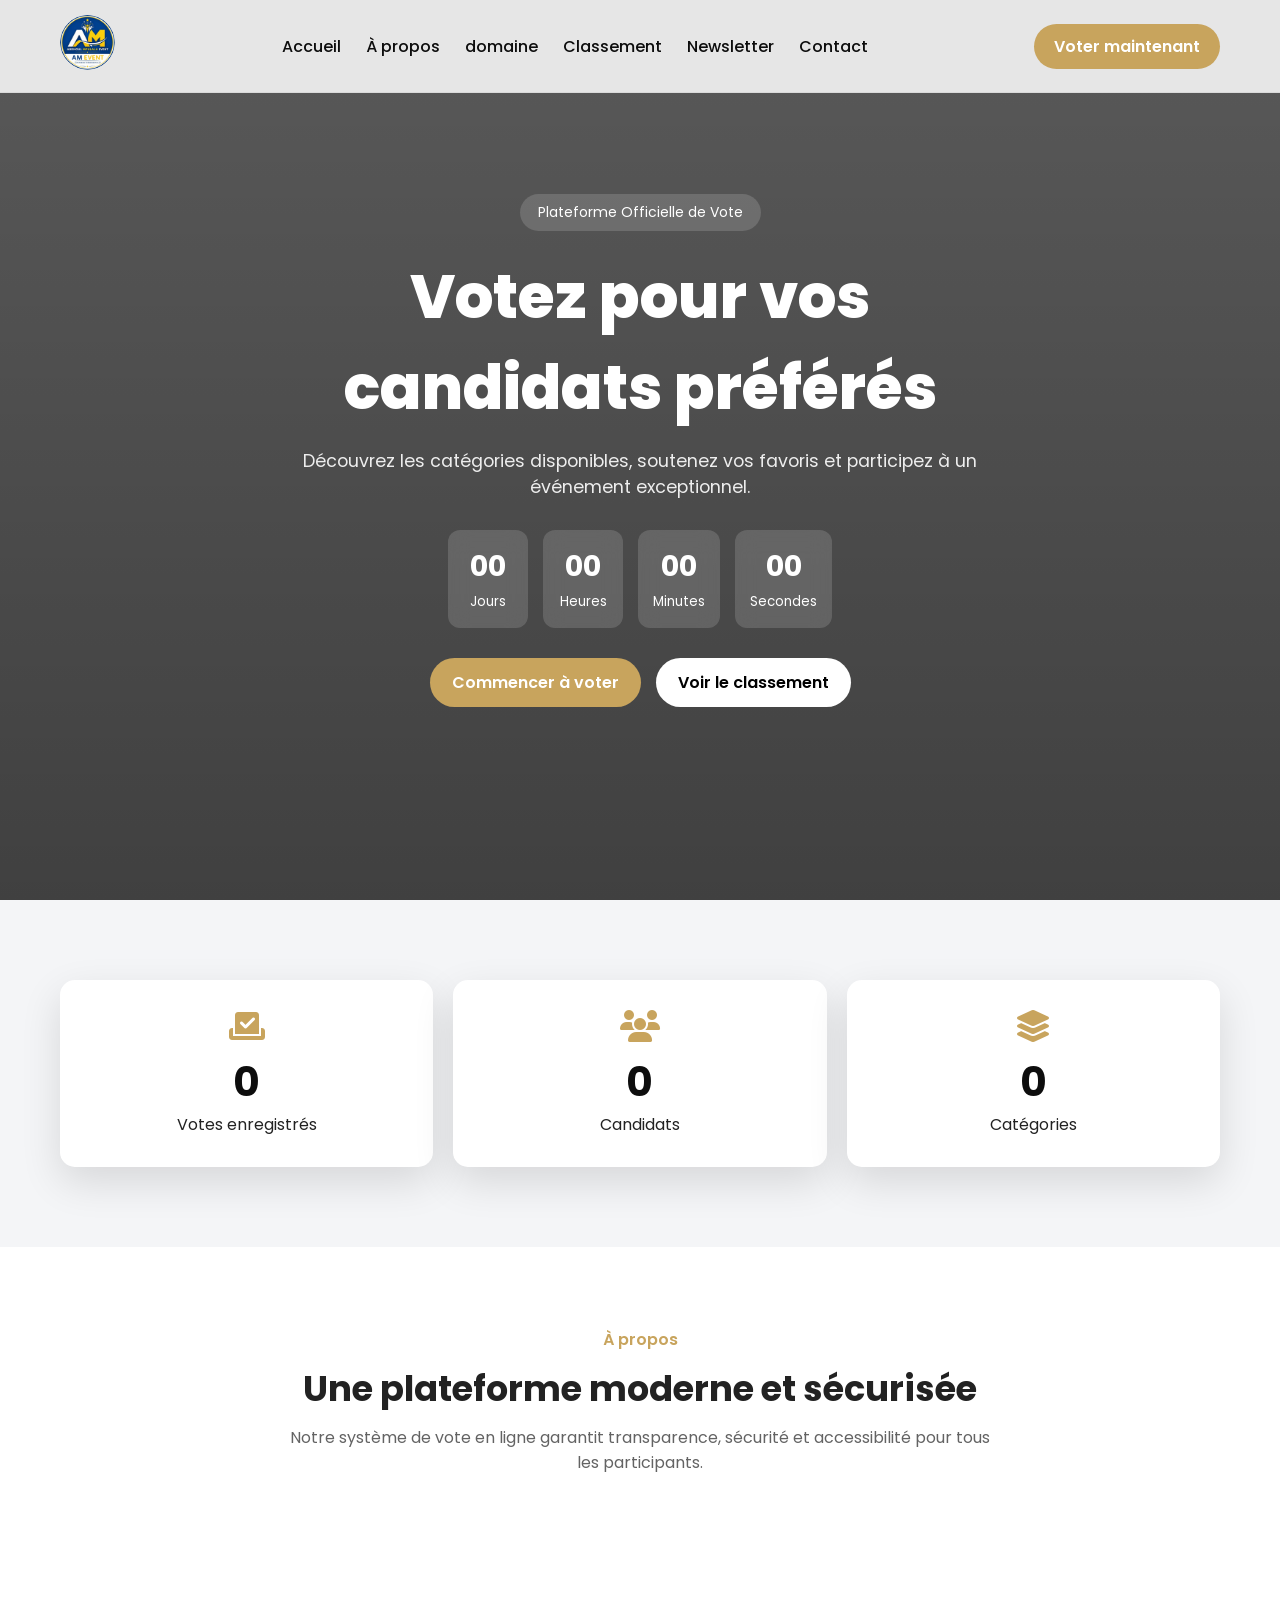
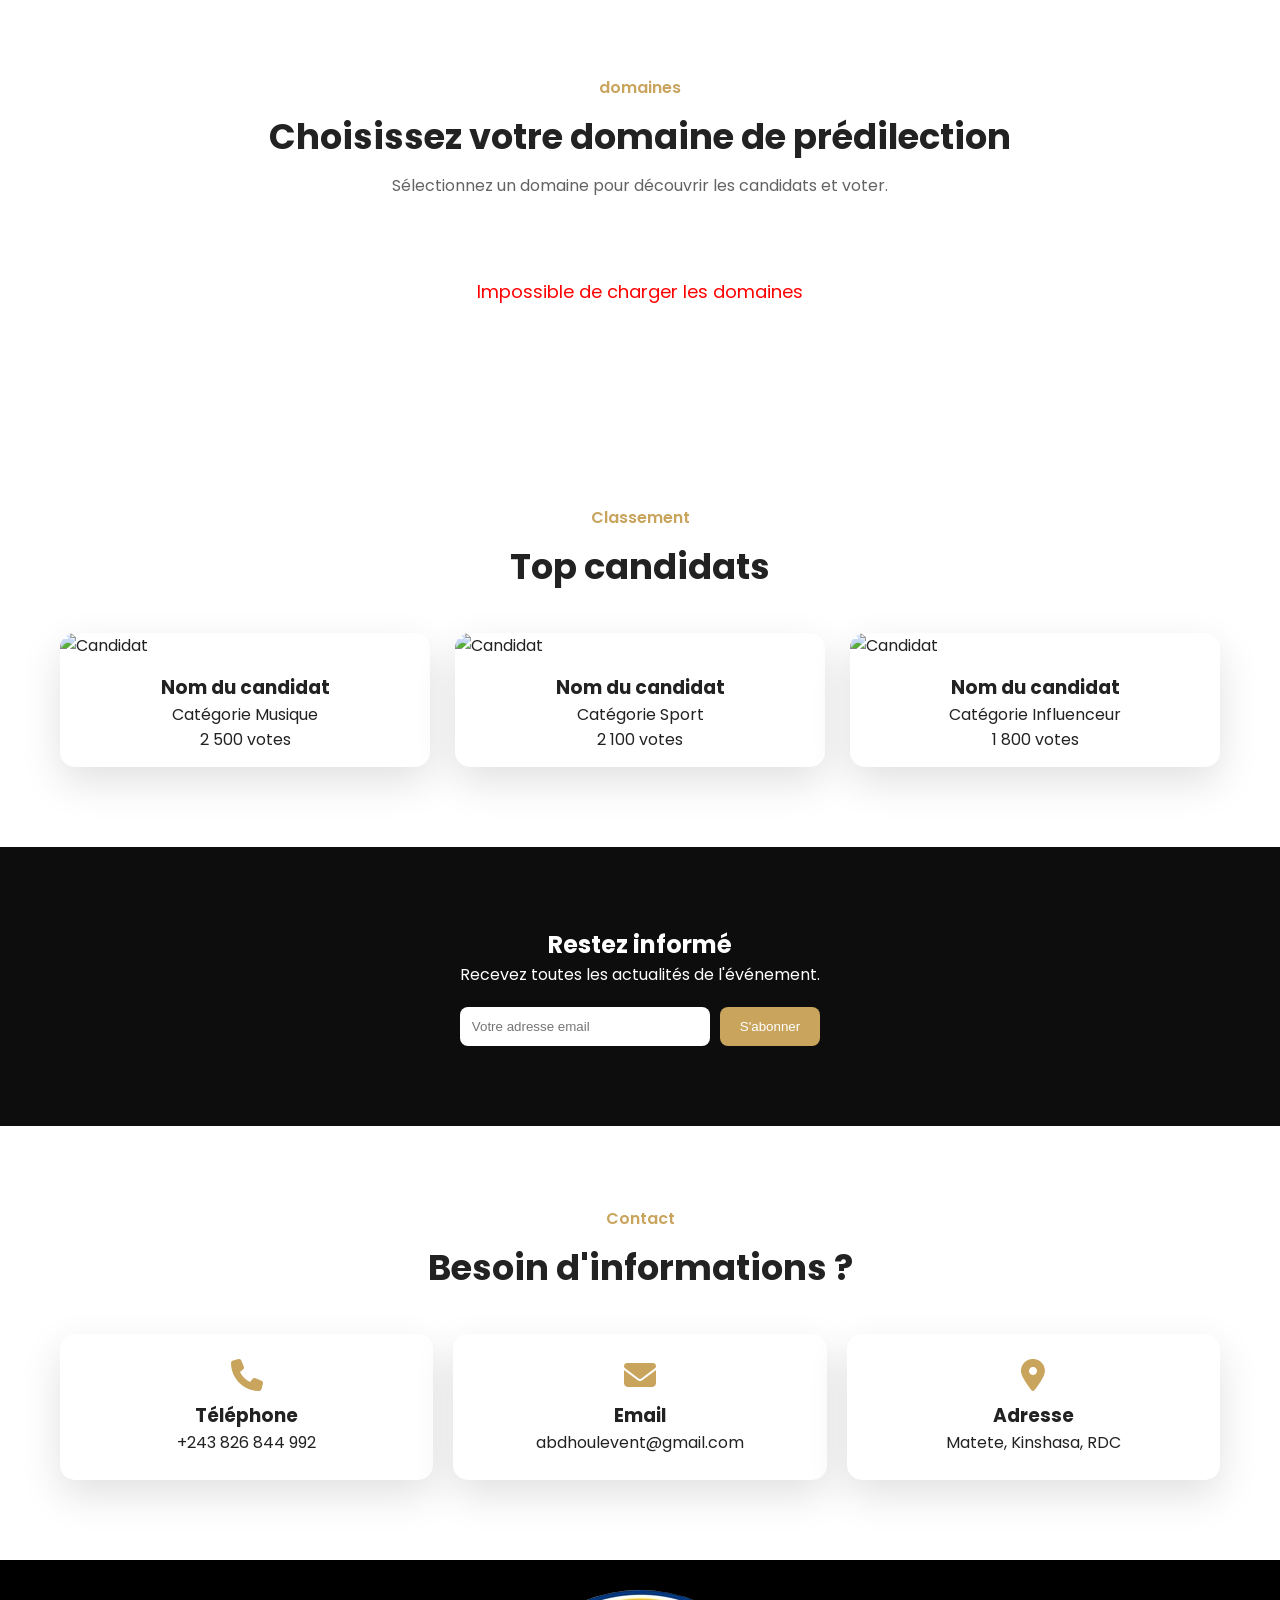
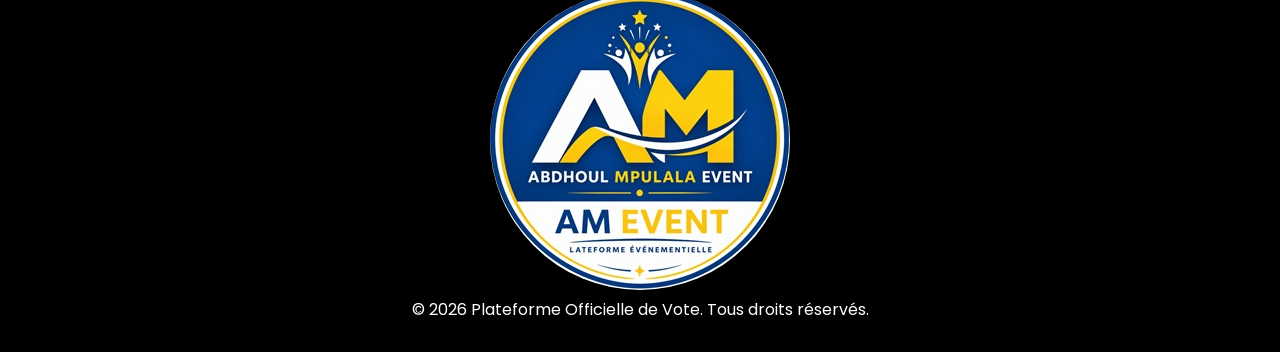
==== index.html @ bcd66386 "first commit" ====
<!DOCTYPE html>
<html lang="fr">

<head>
    <meta charset="UTF-8">
    <meta name="viewport" content="width=device-width, initial-scale=1.0">

    <title>Plateforme Officielle de Vote</title>

    <meta name="description"
        content="Votez pour vos candidats favoris à travers notre plateforme officielle de vote en ligne.">

    <meta name="keywords"
        content="vote, concours, élection, candidat, plateforme de vote">

    <meta name="author"
        content="Votre Organisation">

    <!-- FONT AWESOME -->
    <link rel="stylesheet"
        href="https://cdnjs.cloudflare.com/ajax/libs/font-awesome/6.5.2/css/all.min.css">

    <!-- GOOGLE FONTS -->
    <link rel="preconnect"
        href="https://fonts.googleapis.com">

    <link rel="preconnect"
        href="https://fonts.gstatic.com"
        crossorigin>

    <link href="https://fonts.googleapis.com/css2?family=Poppins:wght@300;400;500;600;700;800&display=swap"
        rel="stylesheet">

    <!-- AOS ANIMATION -->
    <link rel="stylesheet"
        href="https://unpkg.com/aos@2.3.4/dist/aos.css">

    <!-- CSS -->
    <link rel="stylesheet"
        href="css/style.css">
</head>

<body>

    <!-- ==========================
         HEADER / NAVBAR
    =========================== -->

    <header>

        <nav class="navbar">

            <div class="nav-container">

                <!-- LOGO -->

                <a href="index.html"
                    class="logo">

                    <img src="images/logo.jpg"
                        alt="Logo">

                </a>

                <!-- MENU -->

                <ul class="nav-links">

                    <li>
                        <a href="#hero">
                            Accueil
                        </a>
                    </li>

                    <li>
                        <a href="#about">
                            À propos
                        </a>
                    </li>

                    <li>
                        <a href="#domaines">
                            domaine
                        </a>
                    </li>

                    <li>
                        <a href="#top-candidates">
                            Classement
                        </a>
                    </li>

                    <li>
                        <a href="#newsletter">
                            Newsletter
                        </a>
                    </li>

                    <li>
                        <a href="#contact">
                            Contact
                        </a>
                    </li>

                </ul>

                <!-- BOUTON -->

                <a href="#domaines"
                    class="vote-btn">
                    Voter maintenant
                </a>

                <!-- HAMBURGER -->

                <div class="hamburger">

                    <span></span>
                    <span></span>
                    <span></span>

                </div>

            </div>

        </nav>

    </header>

    <!-- ==========================
         HERO
    =========================== -->

    <section id="hero"
        class="hero">

        <div class="hero-overlay"></div>

        <div class="hero-content">

            <span class="badge">
                Plateforme Officielle de Vote
            </span>

            <h1>
                Votez pour vos candidats préférés
            </h1>

            <p>
                Découvrez les catégories disponibles,
                soutenez vos favoris et participez
                à un événement exceptionnel.
            </p>

            <!-- COMPTE À REBOURS -->

            <div class="event-counter">

                <div>
                    <span id="days">00</span>
                    <small>Jours</small>
                </div>

                <div>
                    <span id="hours">00</span>
                    <small>Heures</small>
                </div>

                <div>
                    <span id="minutes">00</span>
                    <small>Minutes</small>
                </div>

                <div>
                    <span id="seconds">00</span>
                    <small>Secondes</small>
                </div>

            </div>

            <div class="hero-buttons">

                <a href="#domaines"
                    class="btn-primary">

                    Commencer à voter

                </a>

                <a href="#top-candidates"
                    class="btn-secondary">

                    Voir le classement

                </a>

            </div>

        </div>

    </section>

    <!-- ==========================
         STATISTIQUES
    =========================== -->

    <section class="stats">

        <div class="container">

            <div class="stats-grid">

                <div class="stat-card"
                    data-aos="zoom-in">

                    <i class="fa-solid fa-check-to-slot"></i>

                    <h2 class="counter"
                        data-target="15000">
                        0
                    </h2>

                    <p>
                        Votes enregistrés
                    </p>

                </div>

                <div class="stat-card"
                    data-aos="zoom-in"
                    data-aos-delay="200">

                    <i class="fa-solid fa-users"></i>

                    <h2 class="counter"
                        data-target="120">
                        0
                    </h2>

                    <p>
                        Candidats
                    </p>

                </div>

                <div class="stat-card"
                    data-aos="zoom-in"
                    data-aos-delay="400">

                    <i class="fa-solid fa-layer-group"></i>

                    <h2 class="counter"
                        data-target="12">
                        0
                    </h2>

                    <p>
                        Catégories
                    </p>

                </div>

            </div>

        </div>

    </section>

    <!-- ==========================
         ABOUT
    =========================== -->

    <section id="about"
        class="about">

        <div class="container">

            <div class="section-header"
                data-aos="fade-up">

                <span class="section-subtitle">
                    À propos
                </span>

                <h2 class="section-title">
                    Une plateforme moderne et sécurisée
                </h2>

                <p class="section-description">

                    Notre système de vote en ligne garantit
                    transparence, sécurité et accessibilité
                    pour tous les participants.

                </p>

            </div>

        </div>

    </section>

    <!-- ==========================
         DOMAINES
    =========================== -->

    <section id="domaines"
        class="domaines">

        <div class="container">

            <div class="section-header"
                data-aos="fade-up">

                <span class="section-subtitle">
                    domaines
                </span>

                <h2 class="section-title">
                    Choisissez votre domaine de prédilection
                </h2>

                <p class="section-description">

                    Sélectionnez un domaine pour découvrir
                    les candidats et voter.

                </p>

            </div>

            <div class="domaines-grid"
                id="domainesContainer">

                <!-- JS -->

            </div>

        </div>

    </section>

    <!-- ==========================
         TOP CANDIDATS
    =========================== -->

    <section id="top-candidates"
        class="top-candidates">

        <div class="container">

            <div class="section-header"
                data-aos="fade-up">

                <span class="section-subtitle">
                    Classement
                </span>

                <h2 class="section-title">
                    Top candidats
                </h2>

            </div>

            <div class="candidates-grid">

                <div class="candidate-card"
                    data-aos="fade-up">

                    <img src="images/candidates/candidate1.jpg"
                        alt="Candidat">

                    <div class="candidate-info">

                        <h3>
                            Nom du candidat
                        </h3>

                        <span>
                            Catégorie Musique
                        </span>

                        <p>
                            2 500 votes
                        </p>

                    </div>

                </div>

                <div class="candidate-card"
                    data-aos="fade-up"
                    data-aos-delay="200">

                    <img src="images/candidates/candidate2.jpg"
                        alt="Candidat">

                    <div class="candidate-info">

                        <h3>
                            Nom du candidat
                        </h3>

                        <span>
                            Catégorie Sport
                        </span>

                        <p>
                            2 100 votes
                        </p>

                    </div>

                </div>

                <div class="candidate-card"
                    data-aos="fade-up"
                    data-aos-delay="400">

                    <img src="images/candidates/candidate3.jpg"
                        alt="Candidat">

                    <div class="candidate-info">

                        <h3>
                            Nom du candidat
                        </h3>

                        <span>
                            Catégorie Influenceur
                        </span>

                        <p>
                            1 800 votes
                        </p>

                    </div>

                </div>

            </div>

        </div>

    </section>

    <!-- ==========================
         NEWSLETTER
    =========================== -->

    <section id="newsletter"
        class="newsletter">

        <div class="container">

            <div class="newsletter-content">

                <h2>
                    Restez informé
                </h2>

                <p>

                    Recevez toutes les actualités de l'événement.

                </p>

                <form id="newsletterForm">

                    <input type="email"
                        placeholder="Votre adresse email"
                        required>

                    <button type="submit">

                        S'abonner

                    </button>

                </form>

            </div>

        </div>

    </section>

    <!-- ==========================
         CONTACT
    =========================== -->

   <section id="contact"
        class="contact">

        <div class="container">

            <div class="section-header">

                <span class="section-subtitle">
                    Contact
                </span>

                <h2 class="section-title">
                    Besoin d'informations ?
                </h2>

            </div>

            <div class="contact-grid">

                <div class="contact-card">

                    <i class="fa-solid fa-phone"></i>

                    <h3>Téléphone</h3>

                    <p>+243 826 844 992</p>

                </div>

                <div class="contact-card">

                    <i class="fa-solid fa-envelope"></i>

                    <h3>Email</h3>

                    <p>abdhoulevent@gmail.com</p>

                </div>

                <div class="contact-card">

                    <i class="fa-solid fa-location-dot"></i>

                    <h3>Adresse</h3>

                    <p>Matete, Kinshasa, RDC</p>

                </div>

            </div>

        </div>

    </section>

    <!-- ==========================
         FOOTER
    =========================== -->

    <footer>

        <div class="container">

            <div class="footer-content">

                <img src="images/logo.jpg"
                    alt="Logo" class="logo-footer">

                <p>
                    © 2026 Plateforme Officielle de Vote.
                    Tous droits réservés.
                </p>

            </div>

        </div>

    </footer>

    <!-- AOS -->
    <script src="https://unpkg.com/aos@2.3.4/dist/aos.js"></script>

    <!-- JS -->
    <script src="js/menu.js"></script>
    <script src="js/script.js"></script>

</body>

</html>
---- css/style.css ----
/* ==========================
   GOOGLE FONT (Poppins requis)
========================== */

body{
    font-family: 'Poppins', sans-serif;
}

/* ==========================
   ROOT VARIABLES PREMIUM
========================== */

:root{
    --primary:#C8A45D;
    --dark:#0D0D0D;
    --light:#FFFFFF;
    --gray:#F4F5F7;
    --text:#222;
    --shadow:0 15px 40px rgba(0,0,0,0.12);
}

/* ==========================
   RESET
========================== */

*{
    margin:0;
    padding:0;
    box-sizing:border-box;
}

html{
    scroll-behavior:smooth;
}

body{
    background:var(--light);
    color:var(--text);
}

/* ==========================
   GLOBAL CONTAINER
========================== */

.container{
    max-width:1200px;
    margin:auto;
    padding:0 20px;
}

/* ==========================
   NAVBAR PREMIUM
========================== */

.navbar{
    position:fixed;
    top:0;
    left:0;
    width:100%;
    z-index:999;
    background:rgba(255,255,255,0.85);
    backdrop-filter:blur(15px);
    border-bottom:1px solid rgba(0,0,0,0.05);
}

.nav-container{
    max-width:1200px;
    margin:auto;
    padding:15px 20px;
    display:flex;
    align-items:center;
    justify-content:space-between;
}

.logo img{
    height:55px;
    border-radius:50px;
}

.logo-footer{
    /* height:40px; */
    border-radius:50%;
}

.nav-links{
    display:flex;
    list-style:none;
    gap:25px;
}

.nav-links li a{
    text-decoration:none;
    color:var(--dark);
    font-weight:500;
    transition:0.3s;
}

.nav-links li a:hover{
    color:var(--primary);
}

/* BUTTON */

.vote-btn{
    background:var(--primary);
    color:white;
    padding:10px 20px;
    border-radius:30px;
    text-decoration:none;
    font-weight:600;
    transition:0.3s;
}

.vote-btn:hover{
    transform:translateY(-2px);
}

/* HAMBURGER */

.hamburger{
    display:none;
    flex-direction:column;
    cursor:pointer;
}

.hamburger span{
    width:28px;
    height:3px;
    margin:4px;
    background:var(--dark);
    border-radius:5px;
}

/* ==========================
   HERO SECTION
========================== */

.hero{
    height:100vh;
    display:flex;
    align-items:center;
    justify-content:center;
    text-align:center;
    position:relative;

    background:
    linear-gradient(rgba(0,0,0,0.65), rgba(0,0,0,0.75)),
    url("../images/hero.jpg");

    background-size:cover;
    background-position:center;
    color:white;
}

.hero-content{
    max-width:800px;
    padding:20px;
}

.badge{
    display:inline-block;
    background:rgba(255,255,255,0.15);
    padding:8px 18px;
    border-radius:20px;
    font-size:14px;
    margin-bottom:20px;
}

.hero h1{
    font-size:3.8rem;
    font-weight:800;
    margin-bottom:15px;
}

.hero p{
    font-size:1.1rem;
    margin-bottom:30px;
    opacity:0.9;
}

/* COUNTER */

.event-counter{
    display:flex;
    justify-content:center;
    gap:15px;
    margin-bottom:30px;
    flex-wrap:wrap;
}

.event-counter div{
    background:rgba(255,255,255,0.15);
    padding:15px;
    border-radius:12px;
    min-width:80px;
    backdrop-filter:blur(10px);
}

.event-counter span{
    font-size:1.8rem;
    font-weight:700;
    display:block;
}

/* BUTTONS */

.hero-buttons{
    display:flex;
    justify-content:center;
    gap:15px;
    flex-wrap:wrap;
}

.btn-primary,
.btn-secondary{
    padding:12px 22px;
    border-radius:30px;
    text-decoration:none;
    font-weight:600;
    transition:0.3s;
}

.btn-primary{
    background:var(--primary);
    color:white;
}

.btn-primary:hover{
    transform:scale(1.05);
}

.btn-secondary{
    background:white;
    color:black;
}

.btn-secondary:hover{
    background:#f1f1f1;
}

/* ==========================
   STATS
========================== */

.stats{
    padding:80px 0;
    background:var(--gray);
}

.stats-grid{
    display:grid;
    grid-template-columns:repeat(auto-fit,minmax(250px,1fr));
    gap:20px;
}

.stat-card{
    background:white;
    padding:30px;
    text-align:center;
    border-radius:15px;
    box-shadow:var(--shadow);
    transition:0.3s;
}

.stat-card:hover{
    transform:translateY(-8px);
}

.stat-card i{
    font-size:2rem;
    color:var(--primary);
    margin-bottom:10px;
}

.stat-card h2{
    font-size:2.5rem;
    color:var(--dark);
}

/* ==========================
   SECTIONS GLOBAL
========================== */

section{
    padding:80px 0;
}

.section-header{
    text-align:center;
    margin-bottom:40px;
}

.section-subtitle{
    color:var(--primary);
    font-weight:600;
}

.section-title{
    font-size:2.2rem;
    margin:10px 0;
}

.section-description{
    max-width:700px;
    margin:auto;
    opacity:0.7;
}

/* ==========================
   DOMAINES
========================== */

.domaines-grid{
    display:grid;
    grid-template-columns:repeat(auto-fit,minmax(260px,1fr));
    gap:25px;
}

.domaine-card{
    background:white;
    border-radius:15px;
    overflow:hidden;
    box-shadow:var(--shadow);
    transition:0.3s;
}

.domaine-card:hover{
    transform:translateY(-10px);
}

.domaine-image img{
    width:100%;
    height:200px;
    object-fit:cover;
}

.domaine-content{
    padding:20px;
}

.domaine-content h3{
    margin-bottom:8px;
}

.domaine-content p{
    opacity:0.7;
    margin-bottom:15px;
}

.domaine-content a{
    display:inline-block;
    background:var(--primary);
    color:white;
    padding:8px 15px;
    border-radius:20px;
    text-decoration:none;
}

/* ==========================
   CANDIDATES
========================== */

.candidates-grid{
    display:grid;
    grid-template-columns:repeat(auto-fit,minmax(260px,1fr));
    gap:25px;
}

.candidate-card{
    background:white;
    border-radius:15px;
    overflow:hidden;
    box-shadow:var(--shadow);
    transition:0.3s;
}

.candidate-card:hover{
    transform:translateY(-8px);
}

.candidate-card img{
    width:100%;
    height:240px;
    object-fit:cover;
}

.candidate-info{
    padding:15px;
    text-align:center;
}

/* ==========================
   NEWSLETTER
========================== */

.newsletter{
    background:var(--dark);
    color:white;
    text-align:center;
}

.newsletter form{
    margin-top:20px;
    display:flex;
    justify-content:center;
    gap:10px;
    flex-wrap:wrap;
}

.newsletter input{
    padding:12px;
    border:none;
    border-radius:8px;
    min-width:250px;
}

.newsletter button{
    padding:12px 20px;
    border:none;
    border-radius:8px;
    background:var(--primary);
    color:white;
    cursor:pointer;
}

/* ==========================
   CONTACT
========================== */

.contact-grid{
    display:grid;
    grid-template-columns:repeat(auto-fit,minmax(250px,1fr));
    gap:20px;
}

.contact-card{
    background:white;
    padding:25px;
    text-align:center;
    border-radius:15px;
    box-shadow:var(--shadow);
}

.contact-card i{
    font-size:2rem;
    color:var(--primary);
    margin-bottom:10px;
}

.loading,
.error{
    text-align:center;
    padding:40px;
    font-size:18px;
    grid-column:1/-1;
}

.error{
    color:red;
}

/* ==========================
   FOOTER
========================== */

footer{
    background:black;
    color:white;
    text-align:center;
    padding:30px;
}

/* ==========================
   RESPONSIVE DESIGN
========================== */

@media (max-width: 992px){

    .hero h1{
        font-size:2.8rem;
    }

}

@media (max-width: 768px){

    .nav-links{
        position:fixed;
        top:80px;
        left:-100%;
        width:100%;
        background:white;
        flex-direction:column;
        padding:30px;
        transition:0.3s;
        text-align:center;
    }

    .nav-links.active{
        left:0;
    }

    .hamburger{
        display:flex;
    }

    .vote-btn{
        display:none;
    }

    .hero h1{
        font-size:2.2rem;
    }

    .event-counter{
        gap:10px;
    }

}
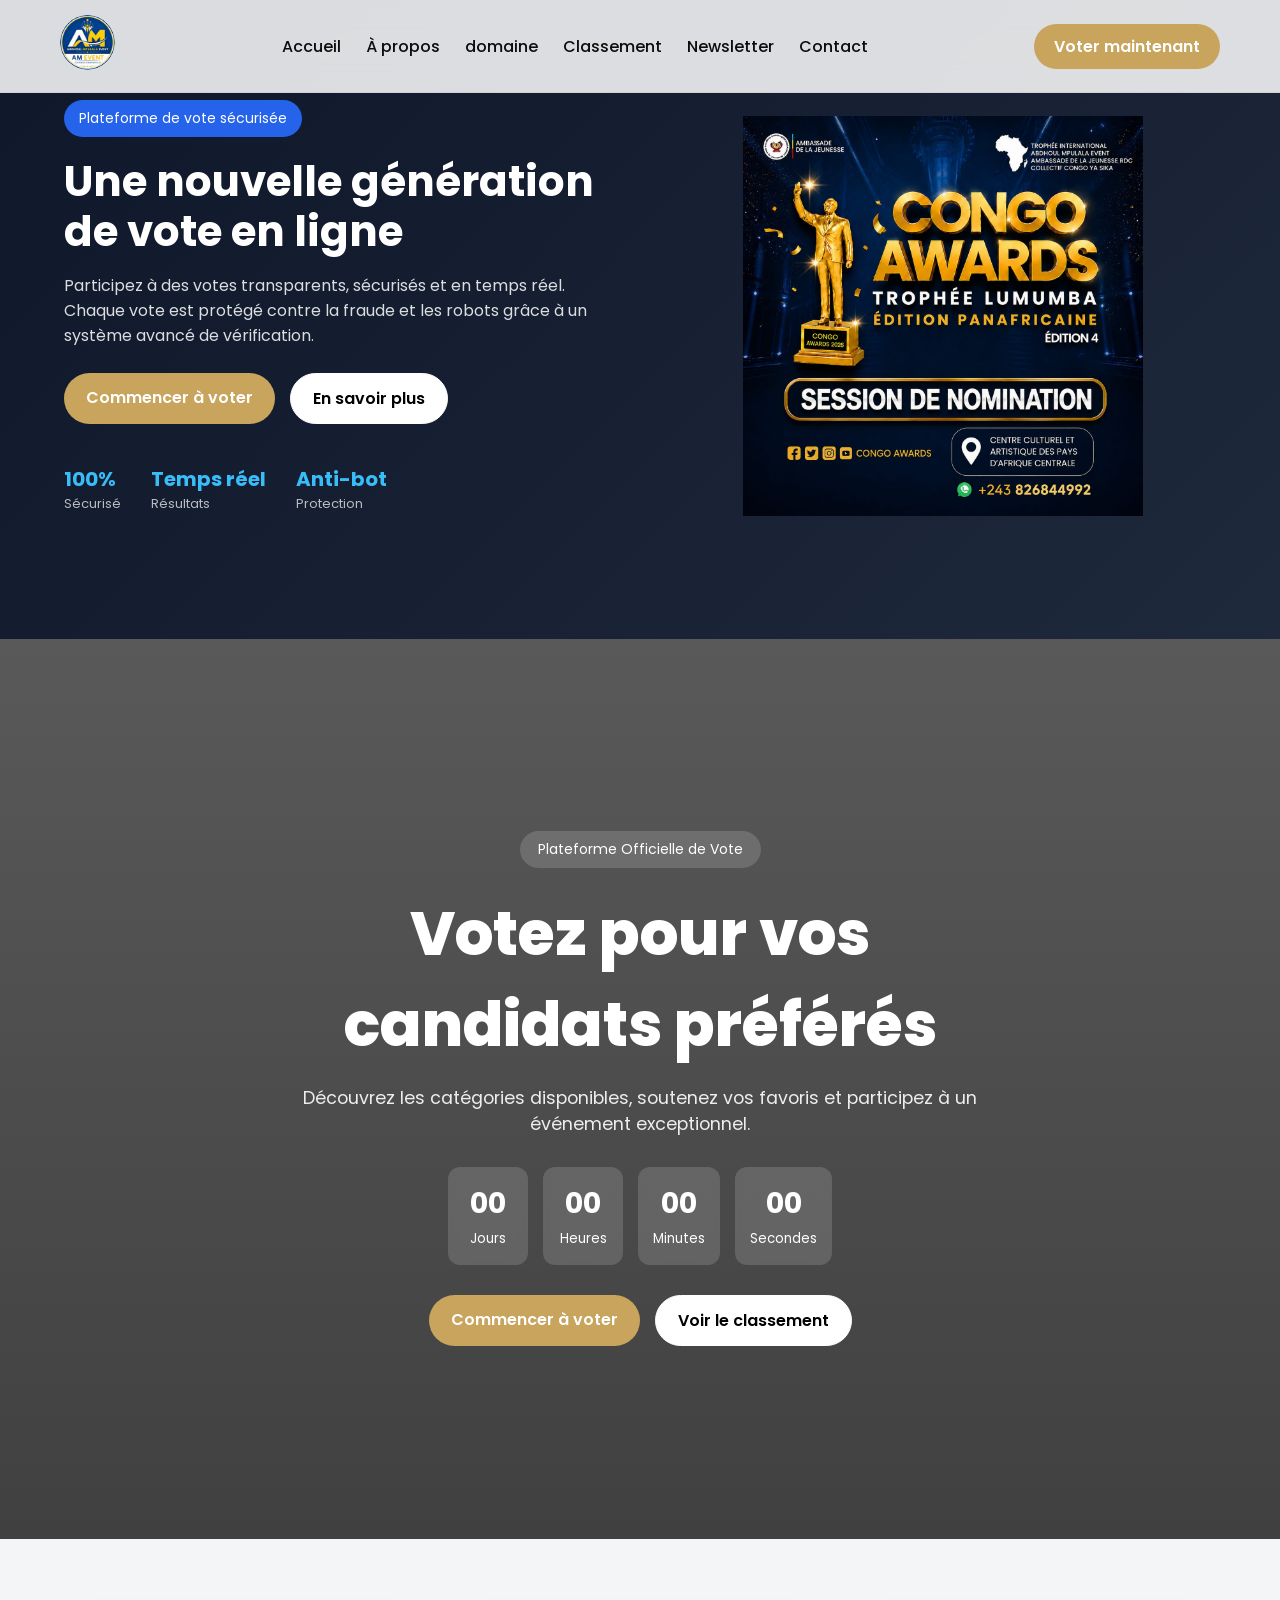
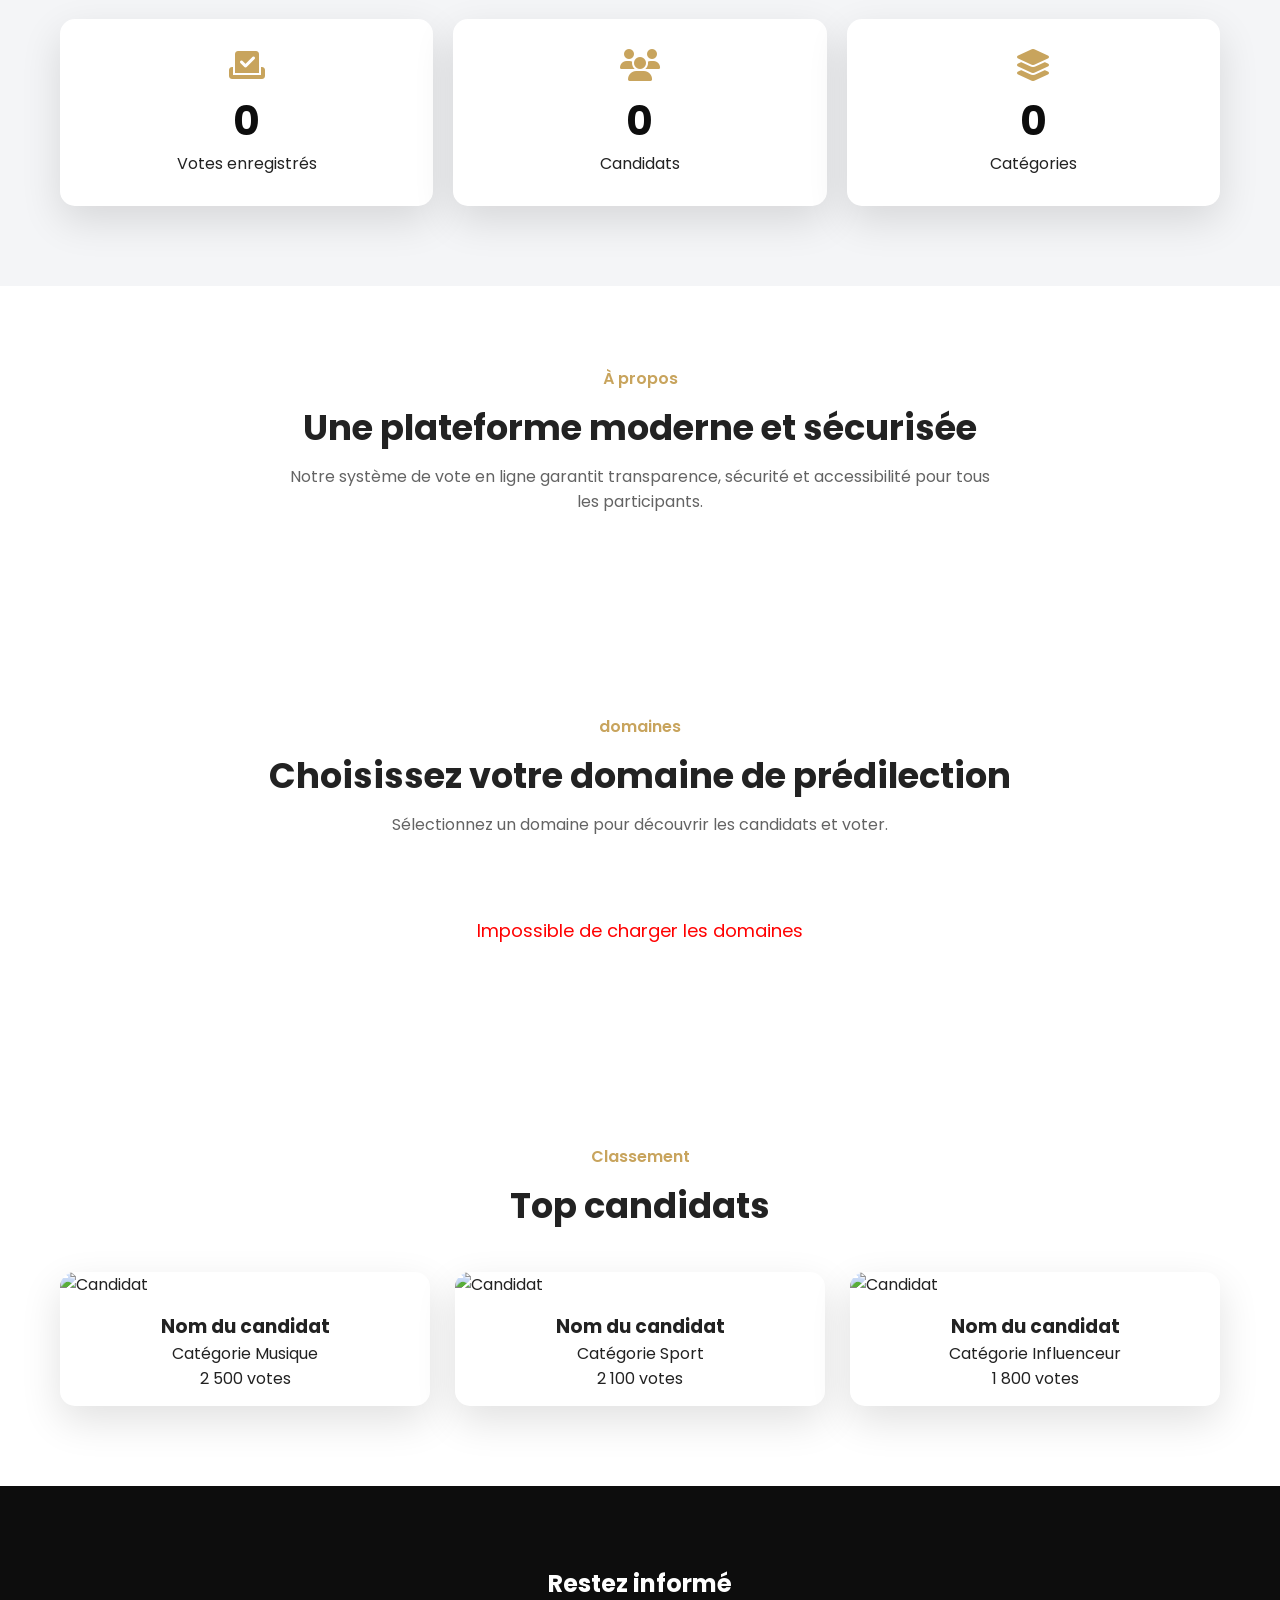
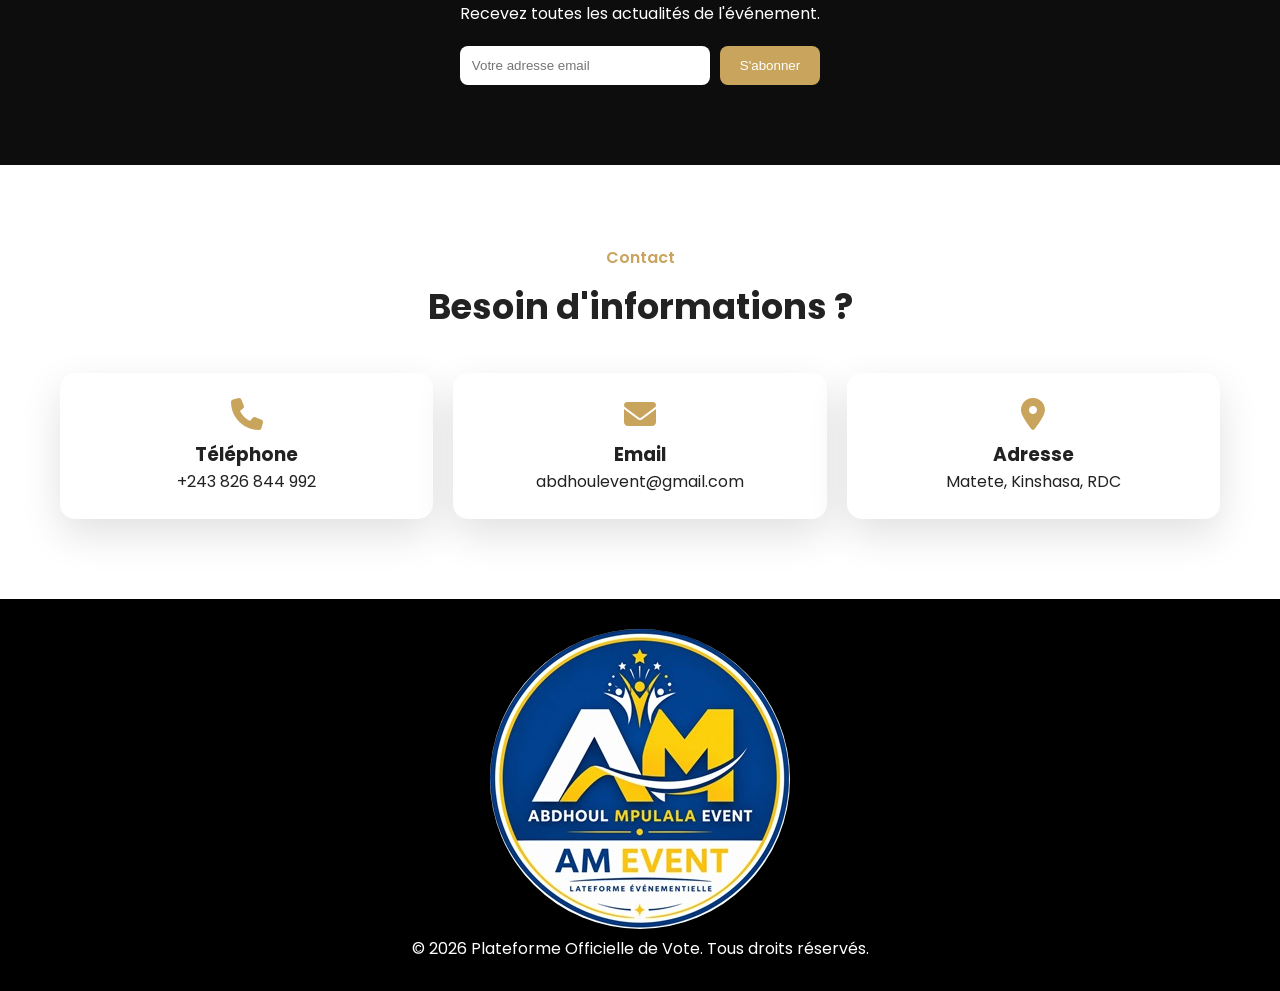
==== commit be556288: "MàJ" ====
--- a/index.html
+++ b/index.html
@@ -6,6 +6,7 @@
     <meta name="viewport" content="width=device-width, initial-scale=1.0">
 
     <title>Plateforme Officielle de Vote</title>
+    <link rel="icon" type="image/png" href="images/logo.png">
 
     <meta name="description"
         content="Votez pour vos candidats favoris à travers notre plateforme officielle de vote en ligne.">
@@ -41,6 +42,24 @@
 </head>
 
 <body>
+<!-- ==========================
+     LOADER SYSTÈME
+========================== -->
+<div id="loader">
+
+    <div class="loader-box">
+
+        <!-- cercle animé -->
+        <div class="logo-spinner">
+            <img src="images/logo.jpg" alt="Logo">
+        </div>
+
+        <h2>Plateforme de vote sécurisé</h2>
+        <p>Chargement du système de vote sécurisé...</p>
+
+    </div>
+
+</div>
 
     <!-- ==========================
          HEADER / NAVBAR
@@ -128,6 +147,73 @@
     </header>
 
     <!-- ==========================
+     INTRO / ACCUEIL PREMIUM
+========================== -->
+
+<section class="intro">
+
+    <div class="intro-container">
+
+        <div class="intro-content" data-aos="fade-up">
+
+            <span class="intro-badge">
+                Plateforme de vote sécurisée
+            </span>
+
+            <h1>
+                Une nouvelle génération de vote en ligne
+            </h1>
+
+            <p>
+                Participez à des votes transparents, sécurisés et en temps réel.
+                Chaque vote est protégé contre la fraude et les robots grâce à un système avancé de vérification.
+            </p>
+
+            <div class="intro-actions">
+
+                <a href="#domaines" class="btn-primary">
+                    Commencer à voter
+                </a>
+
+                <a href="#about" class="btn-secondary">
+                    En savoir plus
+                </a>
+
+            </div>
+
+            <!-- MINI STATS -->
+            <div class="intro-stats">
+
+                <div class="intro-stat">
+                    <h3>100%</h3>
+                    <p>Sécurisé</p>
+                </div>
+
+                <div class="intro-stat">
+                    <h3>Temps réel</h3>
+                    <p>Résultats</p>
+                </div>
+
+                <div class="intro-stat">
+                    <h3>Anti-bot</h3>
+                    <p>Protection</p>
+                </div>
+
+            </div>
+
+        </div>
+
+        <div class="intro-visual" data-aos="fade-left">
+
+            <img src="images/event.jpg" alt="Vote illustration">
+
+        </div>
+
+    </div>
+
+</section>
+
+    <!-- ==========================
          HERO
     =========================== -->
 
--- a/css/style.css
+++ b/css/style.css
@@ -36,6 +36,206 @@
 body{
     background:var(--light);
     color:var(--text);
+}
+
+/* ==========================
+   INTRO SECTION PREMIUM
+========================== */
+
+.intro{
+    padding:100px 0;
+    background:linear-gradient(135deg,#0f172a,#1e293b);
+    color:white;
+    overflow:hidden;
+}
+
+.intro-container{
+    width:90%;
+    max-width:1200px;
+    margin:auto;
+    display:flex;
+    align-items:center;
+    justify-content:space-between;
+    gap:60px;
+}
+
+.intro-content{
+    flex:1;
+}
+
+.intro-badge{
+    display:inline-block;
+    padding:8px 15px;
+    background:#2563eb;
+    border-radius:50px;
+    font-size:14px;
+    margin-bottom:20px;
+}
+
+.intro h1{
+    font-size:42px;
+    margin-bottom:15px;
+    line-height:1.2;
+}
+
+.intro p{
+    font-size:16px;
+    opacity:0.85;
+    margin-bottom:25px;
+}
+
+.intro-actions{
+    display:flex;
+    gap:15px;
+    margin-bottom:40px;
+}
+
+.btn-primary{
+    background:#2563eb;
+    color:white;
+    padding:12px 20px;
+    border-radius:10px;
+    text-decoration:none;
+}
+
+.btn-secondary{
+    border:1px solid white;
+    color:white;
+    padding:12px 20px;
+    border-radius:10px;
+    text-decoration:none;
+}
+
+.intro-stats{
+    display:flex;
+    gap:30px;
+}
+
+.intro-stat h3{
+    font-size:20px;
+    color:#38bdf8;
+}
+
+.intro-stat p{
+    font-size:13px;
+    opacity:0.7;
+}
+
+.intro-visual{
+    flex:1;
+    text-align:center;
+}
+
+.intro-visual img{
+    width:100%;
+    max-width:400px;
+    animation:float 3s ease-in-out infinite;
+}
+
+@keyframes float{
+    0%{transform:translateY(0px);}
+    50%{transform:translateY(-15px);}
+    100%{transform:translateY(0px);}
+}
+
+/* RESPONSIVE */
+@media(max-width:900px){
+    .intro-container{
+        flex-direction:column;
+        text-align:center;
+    }
+
+    .intro-actions{
+        justify-content:center;
+        flex-wrap:wrap;
+    }
+
+    .intro-stats{
+        justify-content:center;
+        flex-wrap:wrap;
+    }
+}
+
+/* ==========================
+   LOADER GLOBAL
+========================== */
+
+#loader {
+    position: fixed;
+    inset: 0;
+    background: #0b0f1a;
+    display: flex;
+    align-items: center;
+    justify-content: center;
+    z-index: 99999;
+}
+
+.loader-box {
+    text-align: center;
+    color: white;
+}
+
+/* ==========================
+   CERCLE LOGO ANIMÉ
+========================== */
+
+.logo-spinner {
+    width: 110px;
+    height: 110px;
+    border-radius: 50%;
+
+    position: relative;
+
+    display: flex;
+    align-items: center;
+    justify-content: center;
+
+    margin: 0 auto; 
+}
+
+.logo-spinner::before {
+    content: "";
+    position: absolute;
+    inset: -5px;
+    border-radius: 50%;
+    border: 3px solid transparent;
+    border-top: 3px solid #c7db11;
+    border-right: 3px solid #052bff;
+    animation: spin 1s linear infinite;
+}
+
+/* LOGO */
+.logo-spinner img {
+    width: 75px;
+    height: 75px;
+    border-radius: 50%;
+    object-fit: cover;
+    z-index: 2;
+}
+
+/* animation rotation */
+@keyframes spin {
+    0% { transform: rotate(0deg); }
+    100% { transform: rotate(360deg); }
+}
+
+/* texte */
+.loader-box h2 {
+    margin-top: 18px;
+    font-size: 18px;
+    font-weight: 600;
+}
+
+.loader-box p {
+    font-size: 13px;
+    opacity: 0.7;
+}
+
+/* disparition fluide */
+.hide-loader {
+    opacity: 0;
+    visibility: hidden;
+    transition: 0.6s ease;
 }
 
 /* ==========================
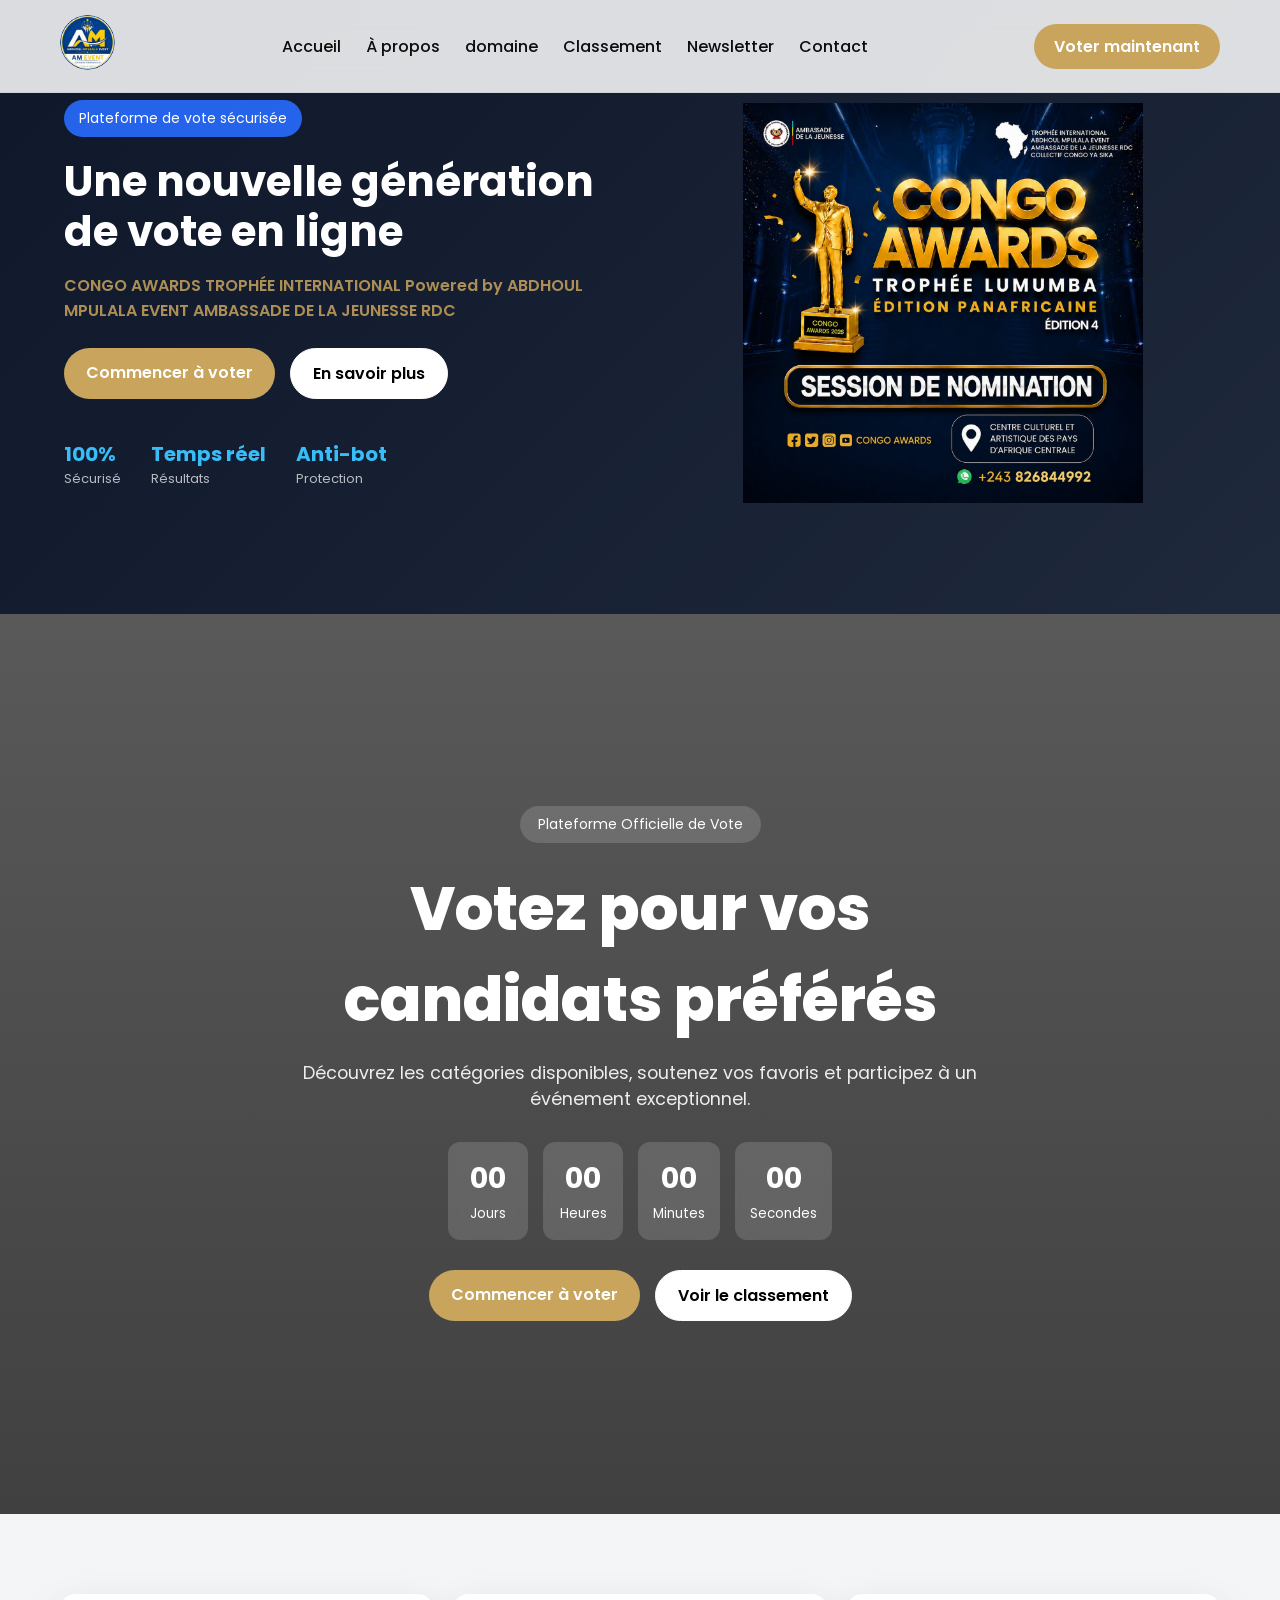
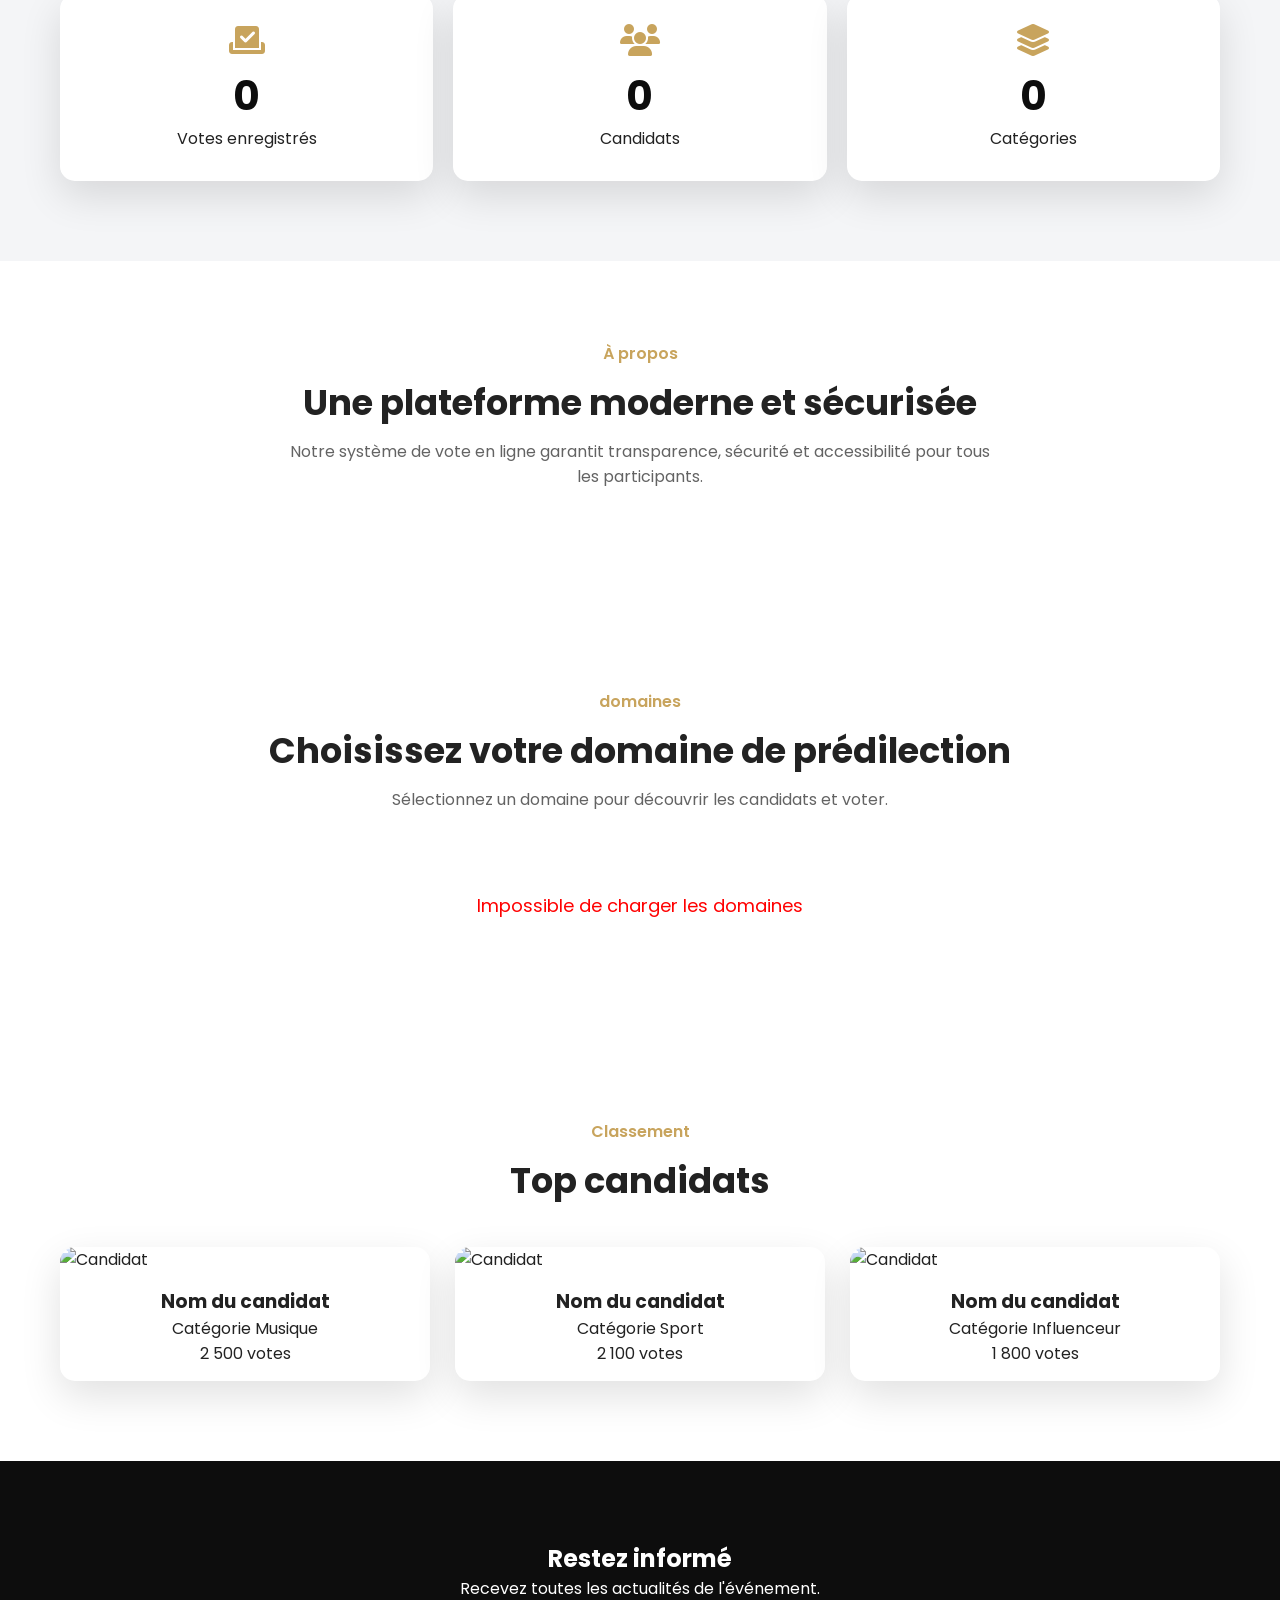
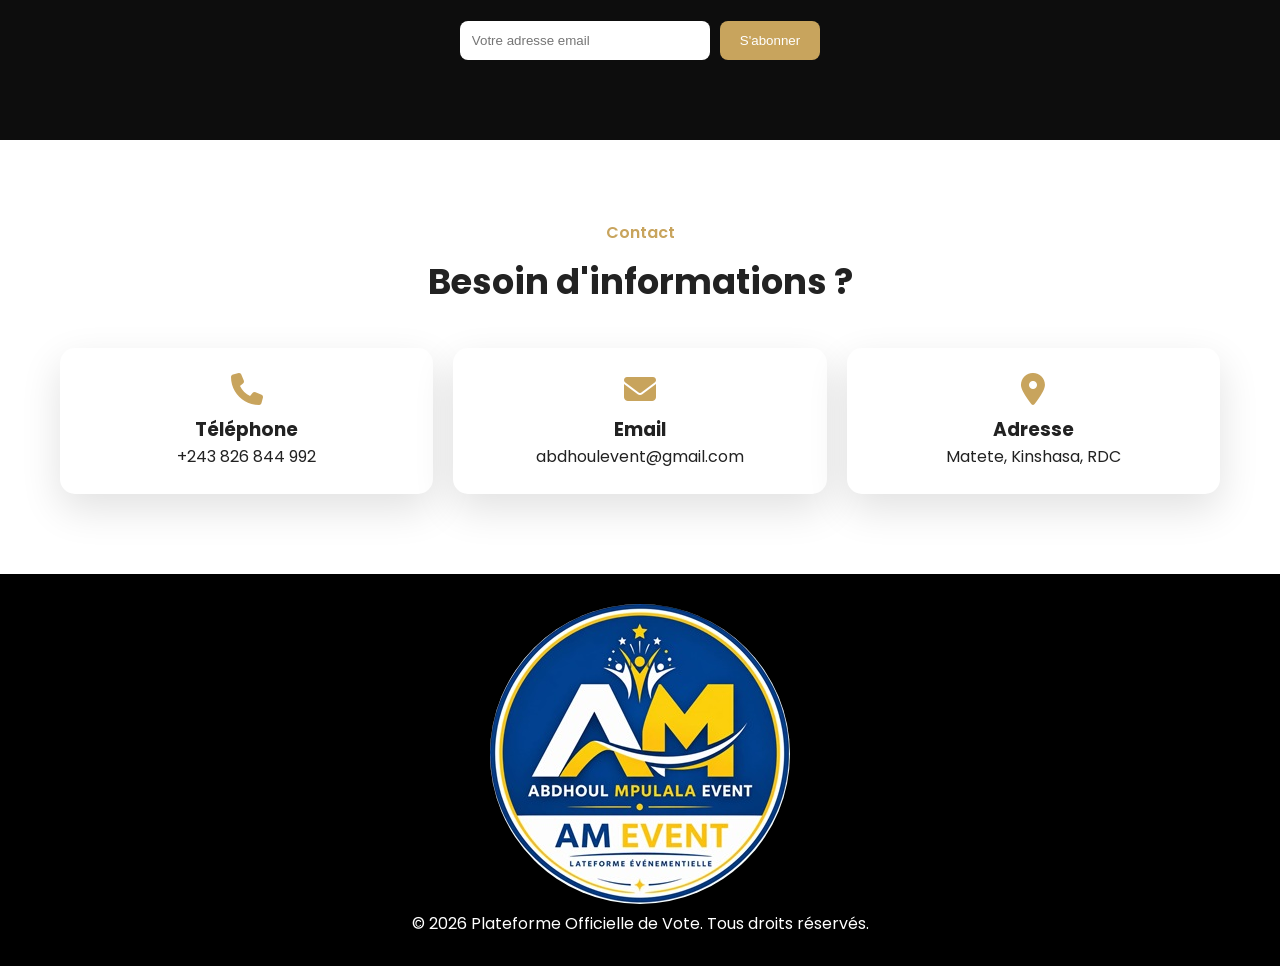
==== commit 41581ecc: "Mise à jour" ====
--- a/index.html
+++ b/index.html
@@ -164,9 +164,10 @@
                 Une nouvelle génération de vote en ligne
             </h1>
 
-            <p>
-                Participez à des votes transparents, sécurisés et en temps réel.
-                Chaque vote est protégé contre la fraude et les robots grâce à un système avancé de vérification.
+            <p class="intro-description">
+                CONGO AWARDS TROPHÉE INTERNATIONAL 
+Powered by ABDHOUL MPULALA EVENT
+AMBASSADE DE LA JEUNESSE RDC
             </p>
 
             <div class="intro-actions">
--- a/css/style.css
+++ b/css/style.css
@@ -423,6 +423,13 @@
 .btn-primary{
     background:var(--primary);
     color:white;
+}
+
+.intro-description{
+    font-size:1.1rem;
+    margin-bottom:20px;
+    color:var(--primary);
+    font-weight:600;
 }
 
 .btn-primary:hover{
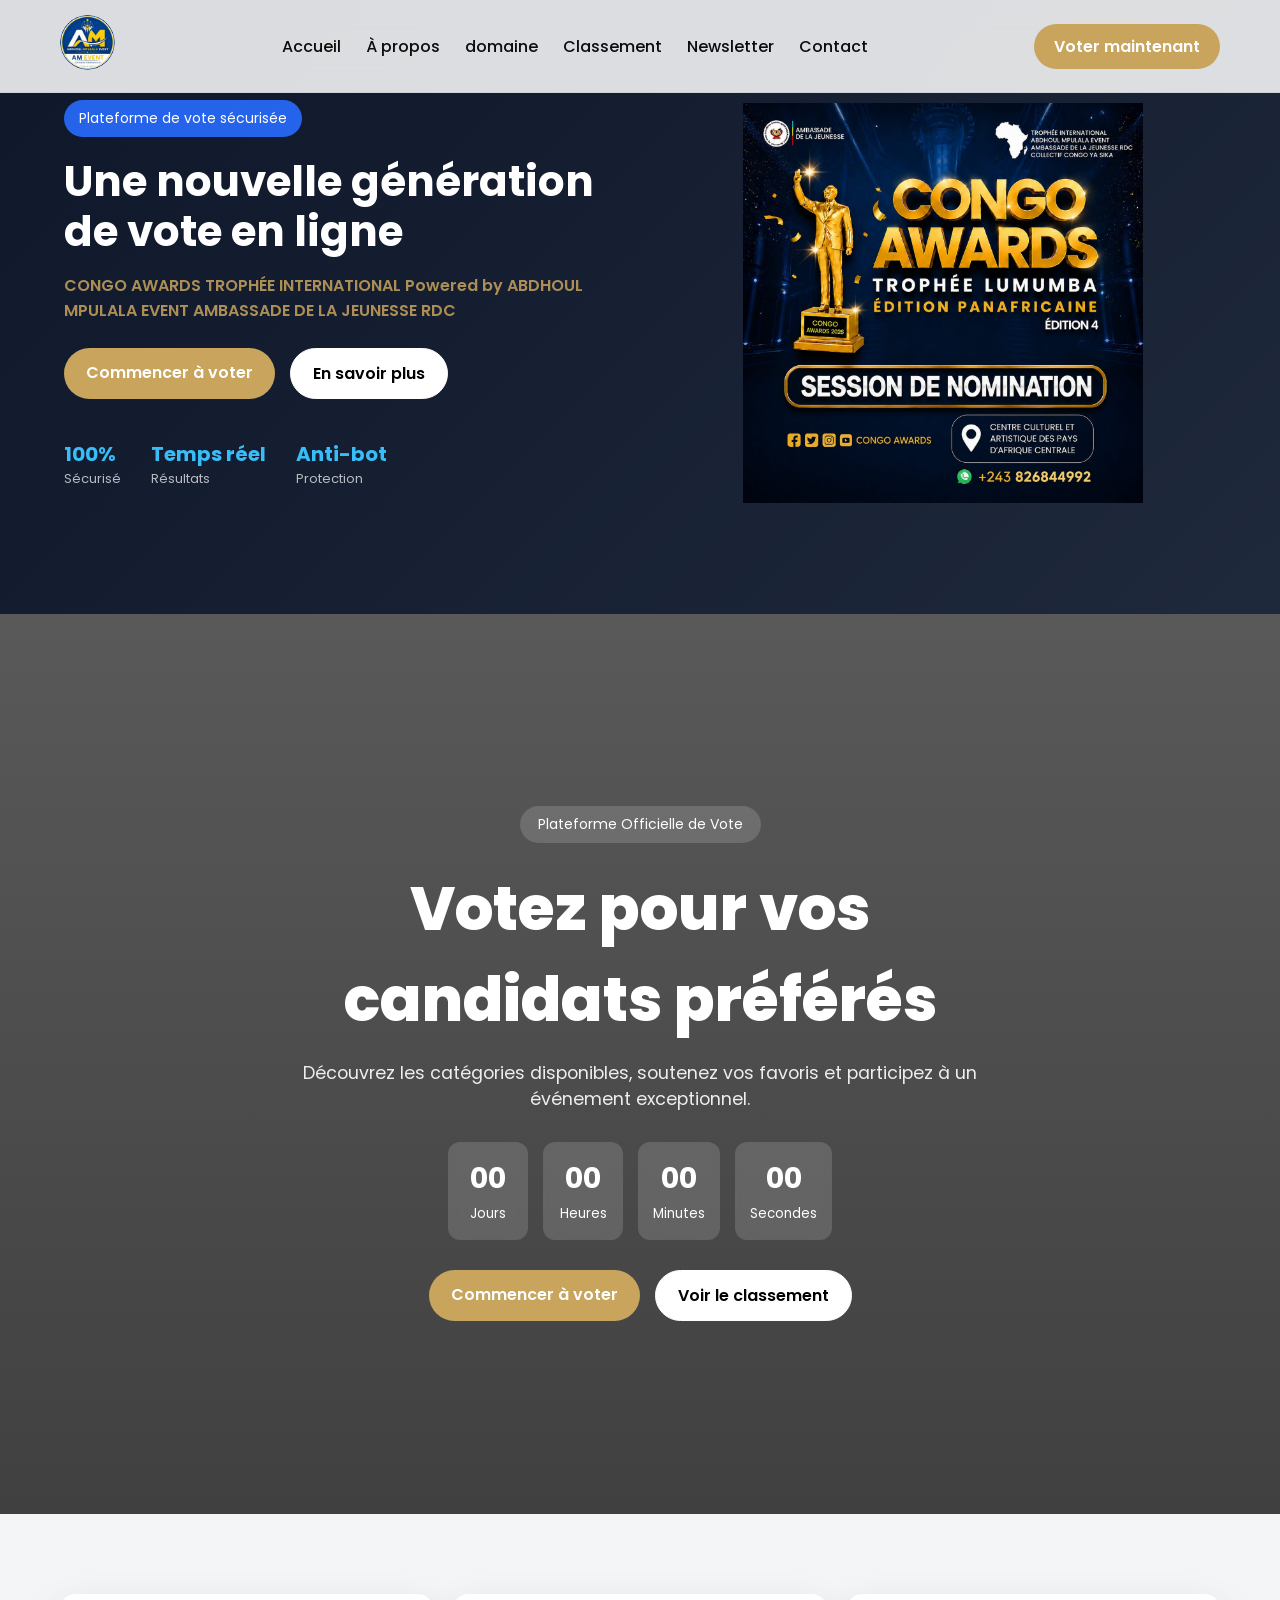
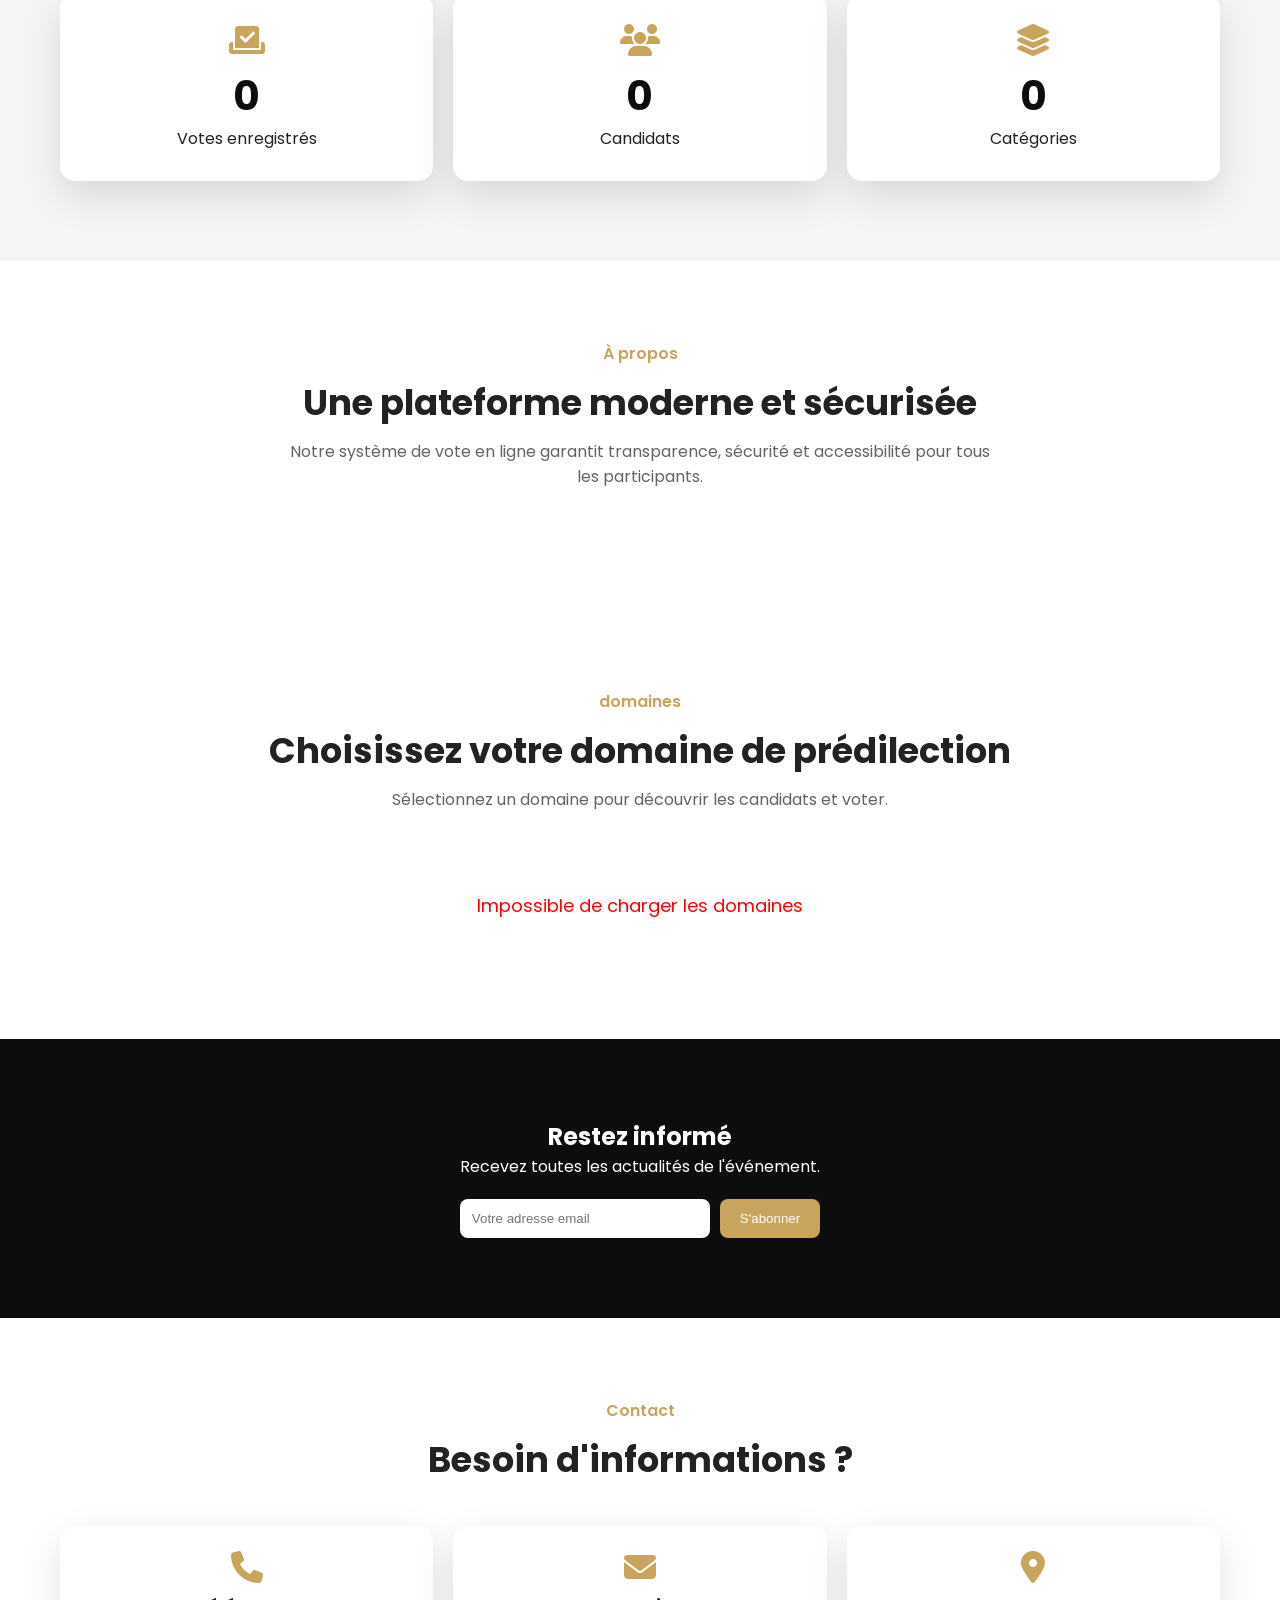
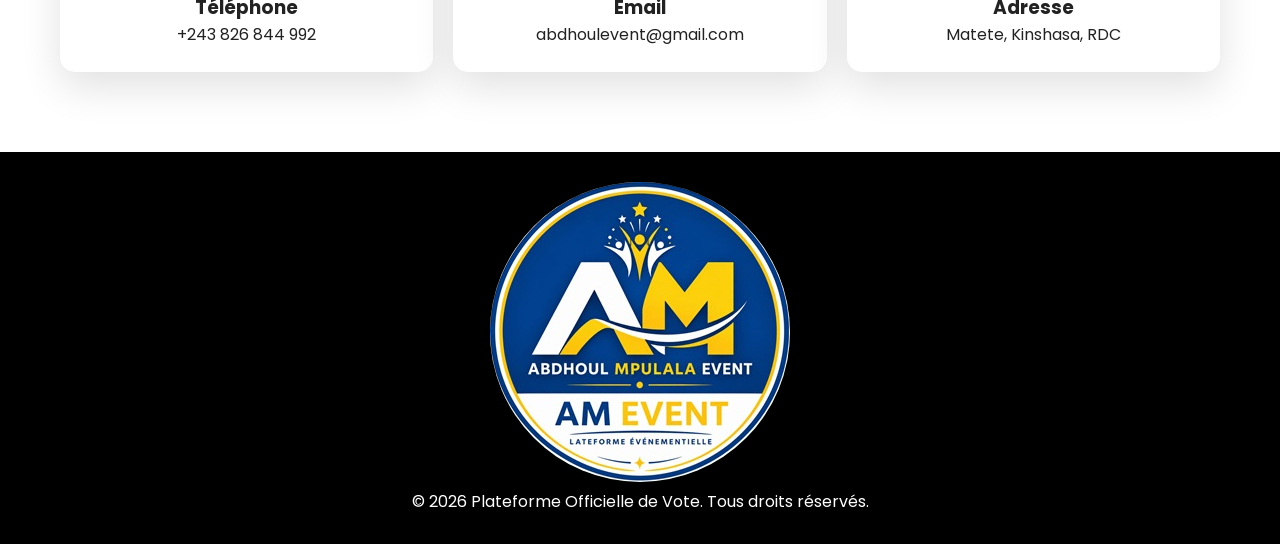
==== commit 8c1aad75: "Mise à jour" ====
--- a/index.html
+++ b/index.html
@@ -431,7 +431,7 @@
          TOP CANDIDATS
     =========================== -->
 
-    <section id="top-candidates"
+    <!-- <section id="top-candidates"
         class="top-candidates">
 
         <div class="container">
@@ -529,7 +529,7 @@
 
         </div>
 
-    </section>
+    </section> -->
 
     <!-- ==========================
          NEWSLETTER
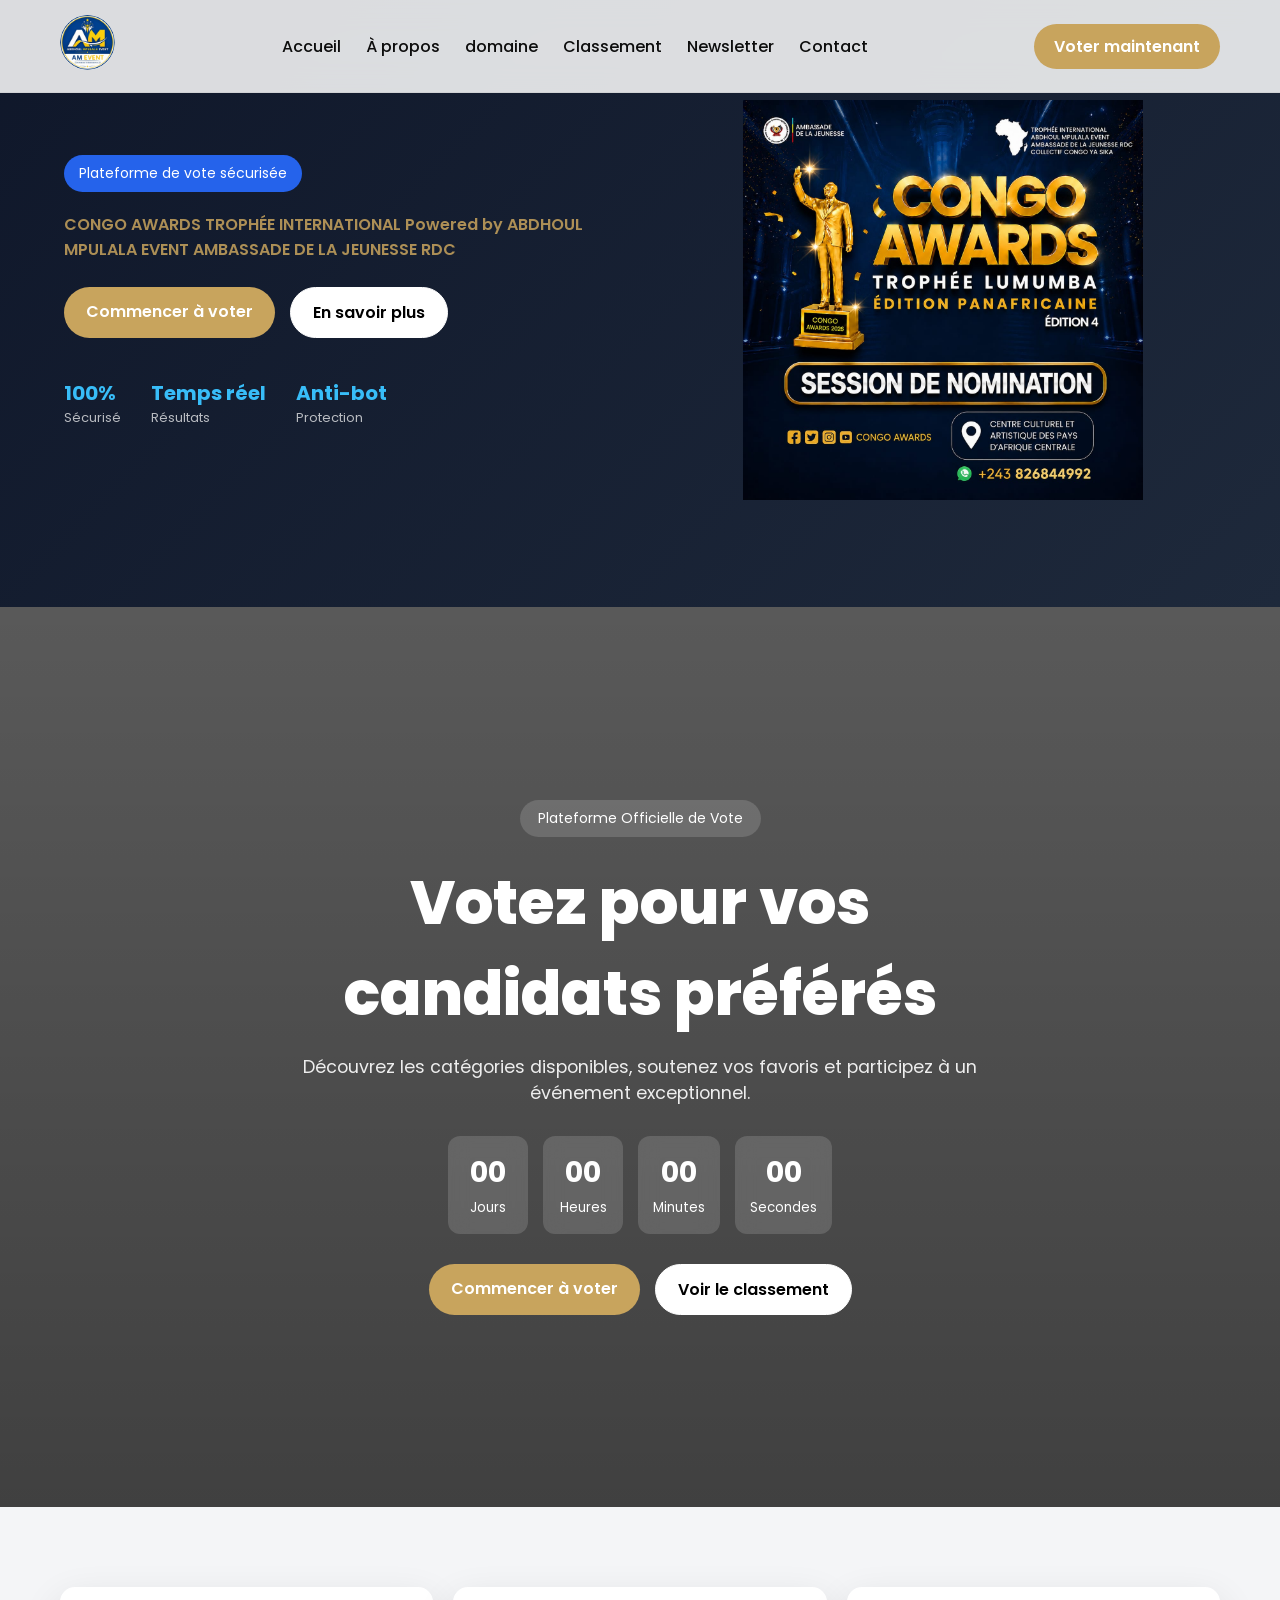
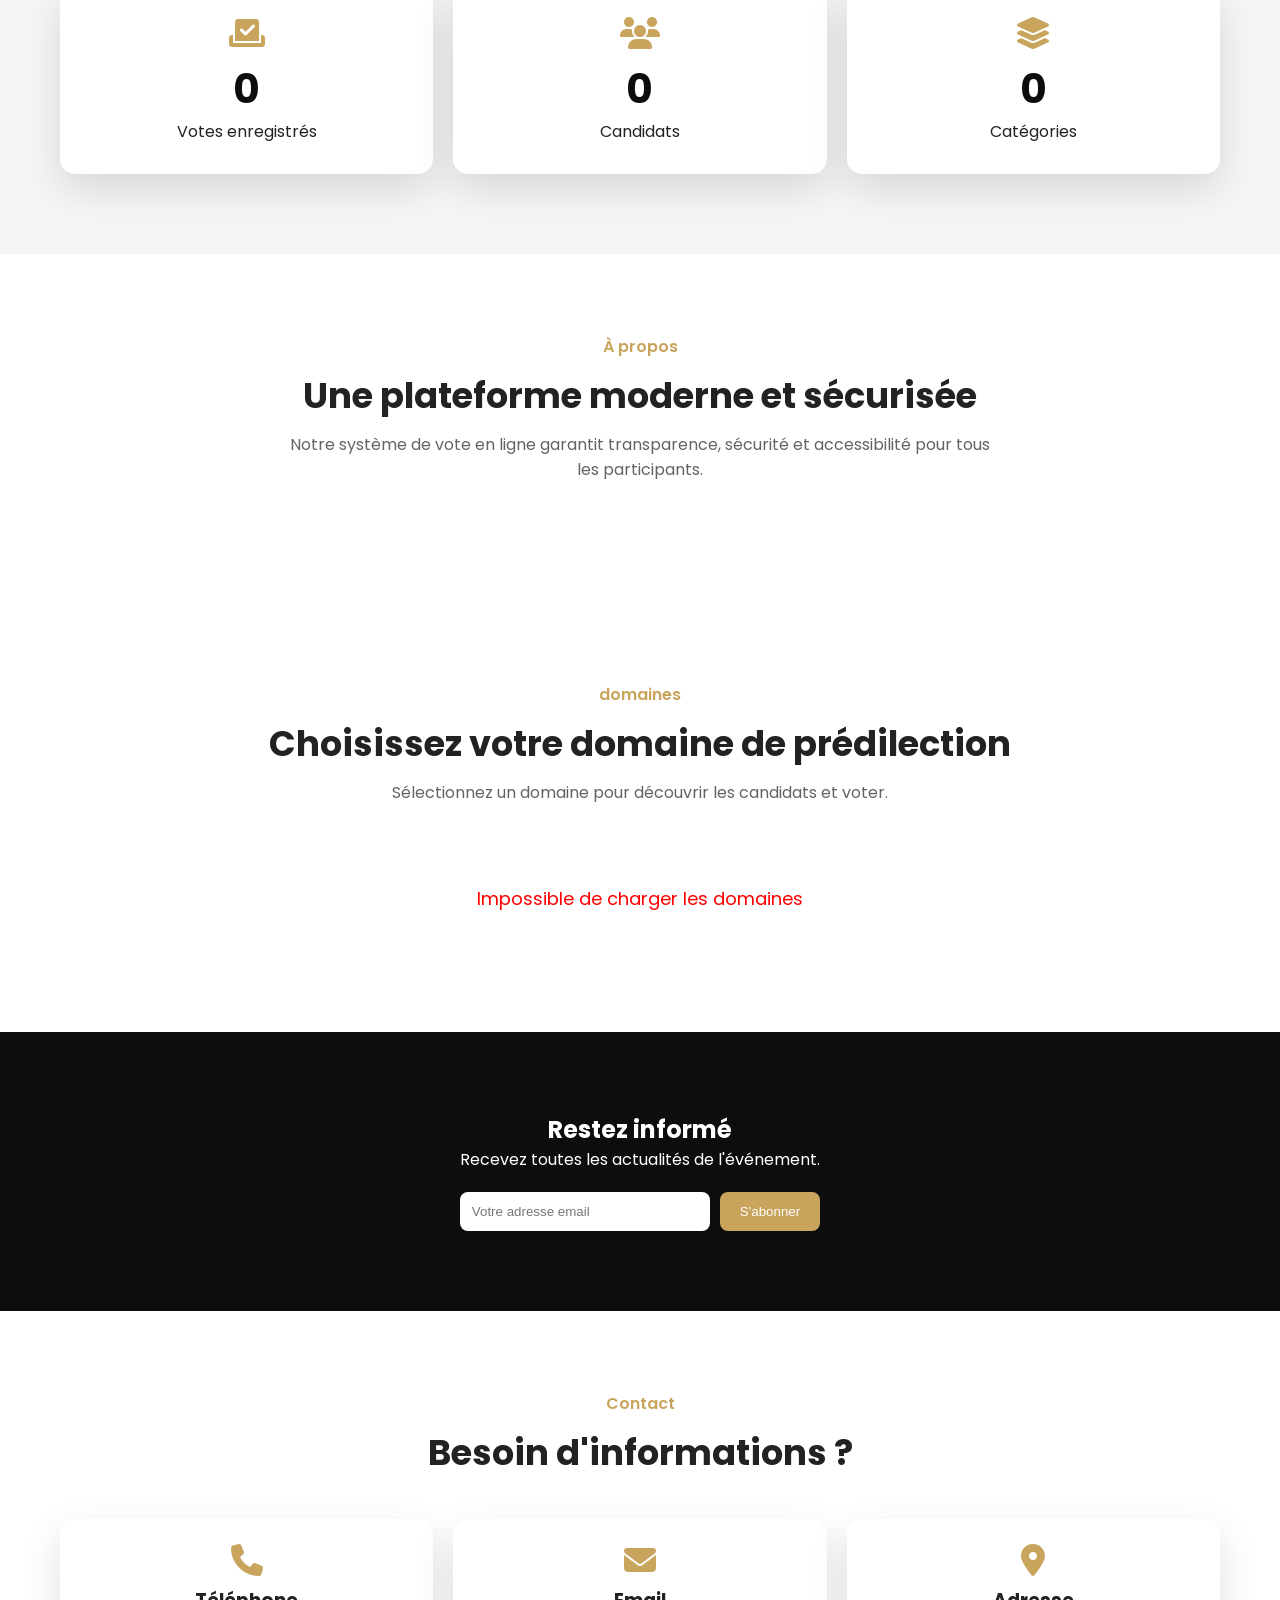
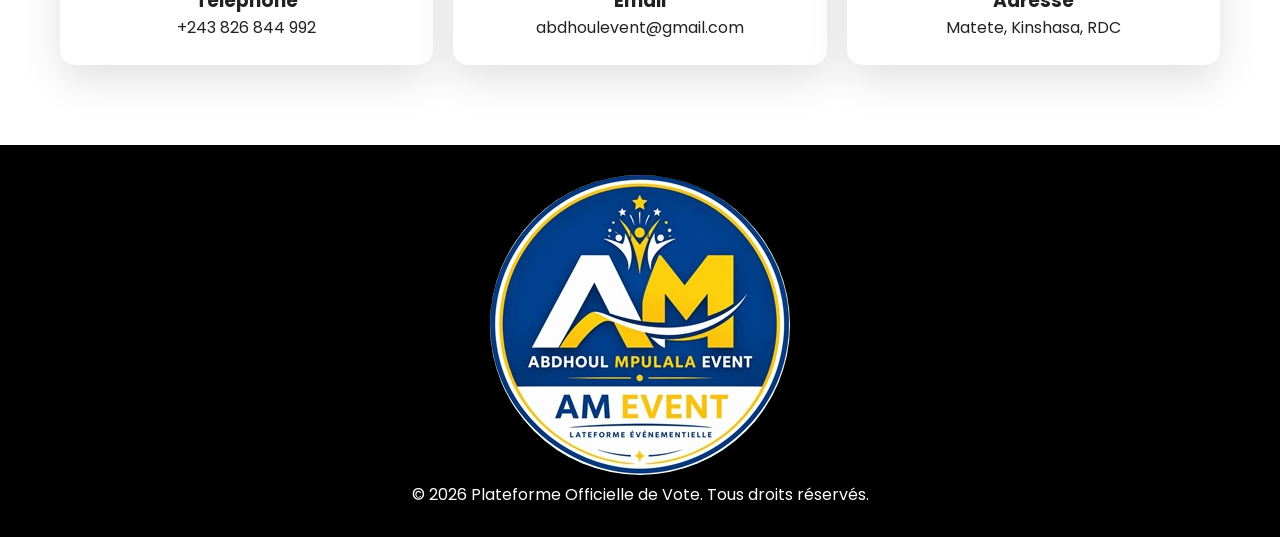
==== commit 98157dad: "Remove h1 heading from index.html Removed the h1 heading from the introduction section." ====
--- a/index.html
+++ b/index.html
@@ -160,10 +160,6 @@
                 Plateforme de vote sécurisée
             </span>
 
-            <h1>
-                Une nouvelle génération de vote en ligne
-            </h1>
-
             <p class="intro-description">
                 CONGO AWARDS TROPHÉE INTERNATIONAL 
 Powered by ABDHOUL MPULALA EVENT
@@ -664,4 +660,4 @@
 
 </body>
 
-</html>+</html>
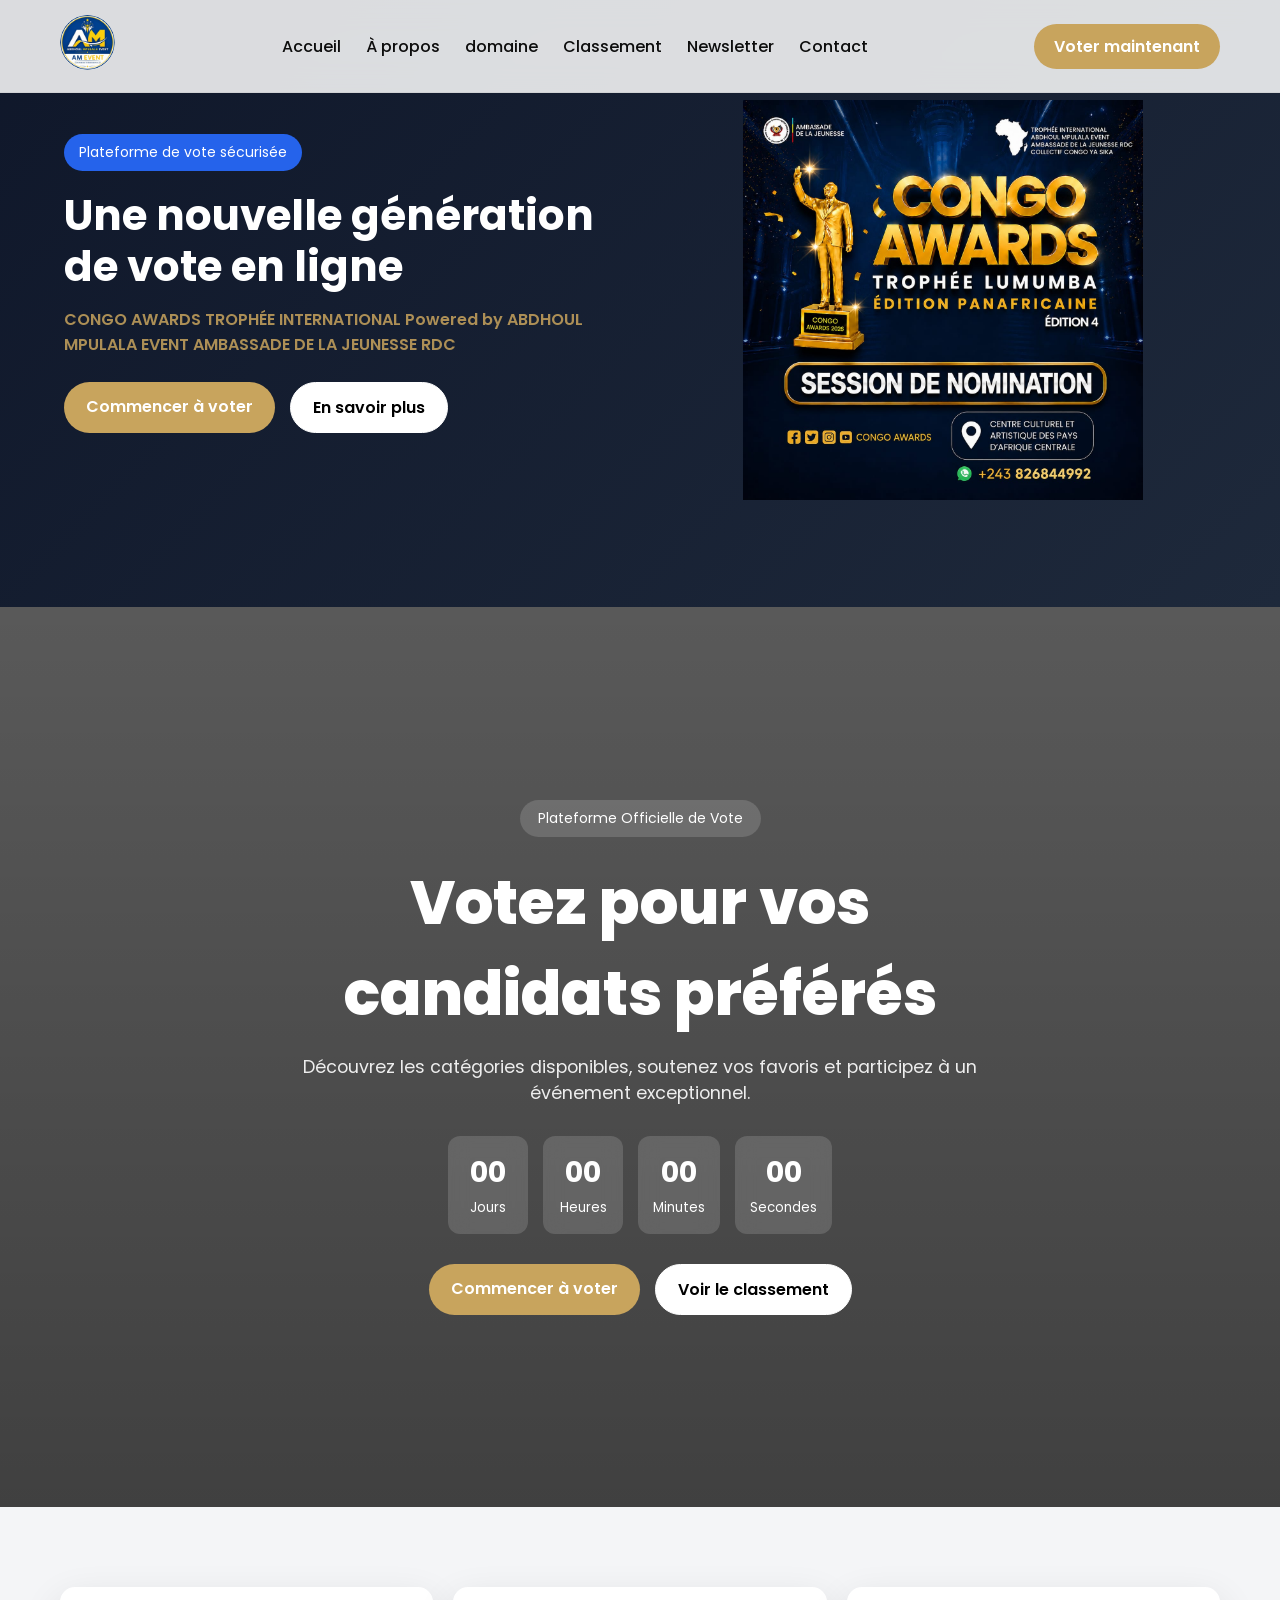
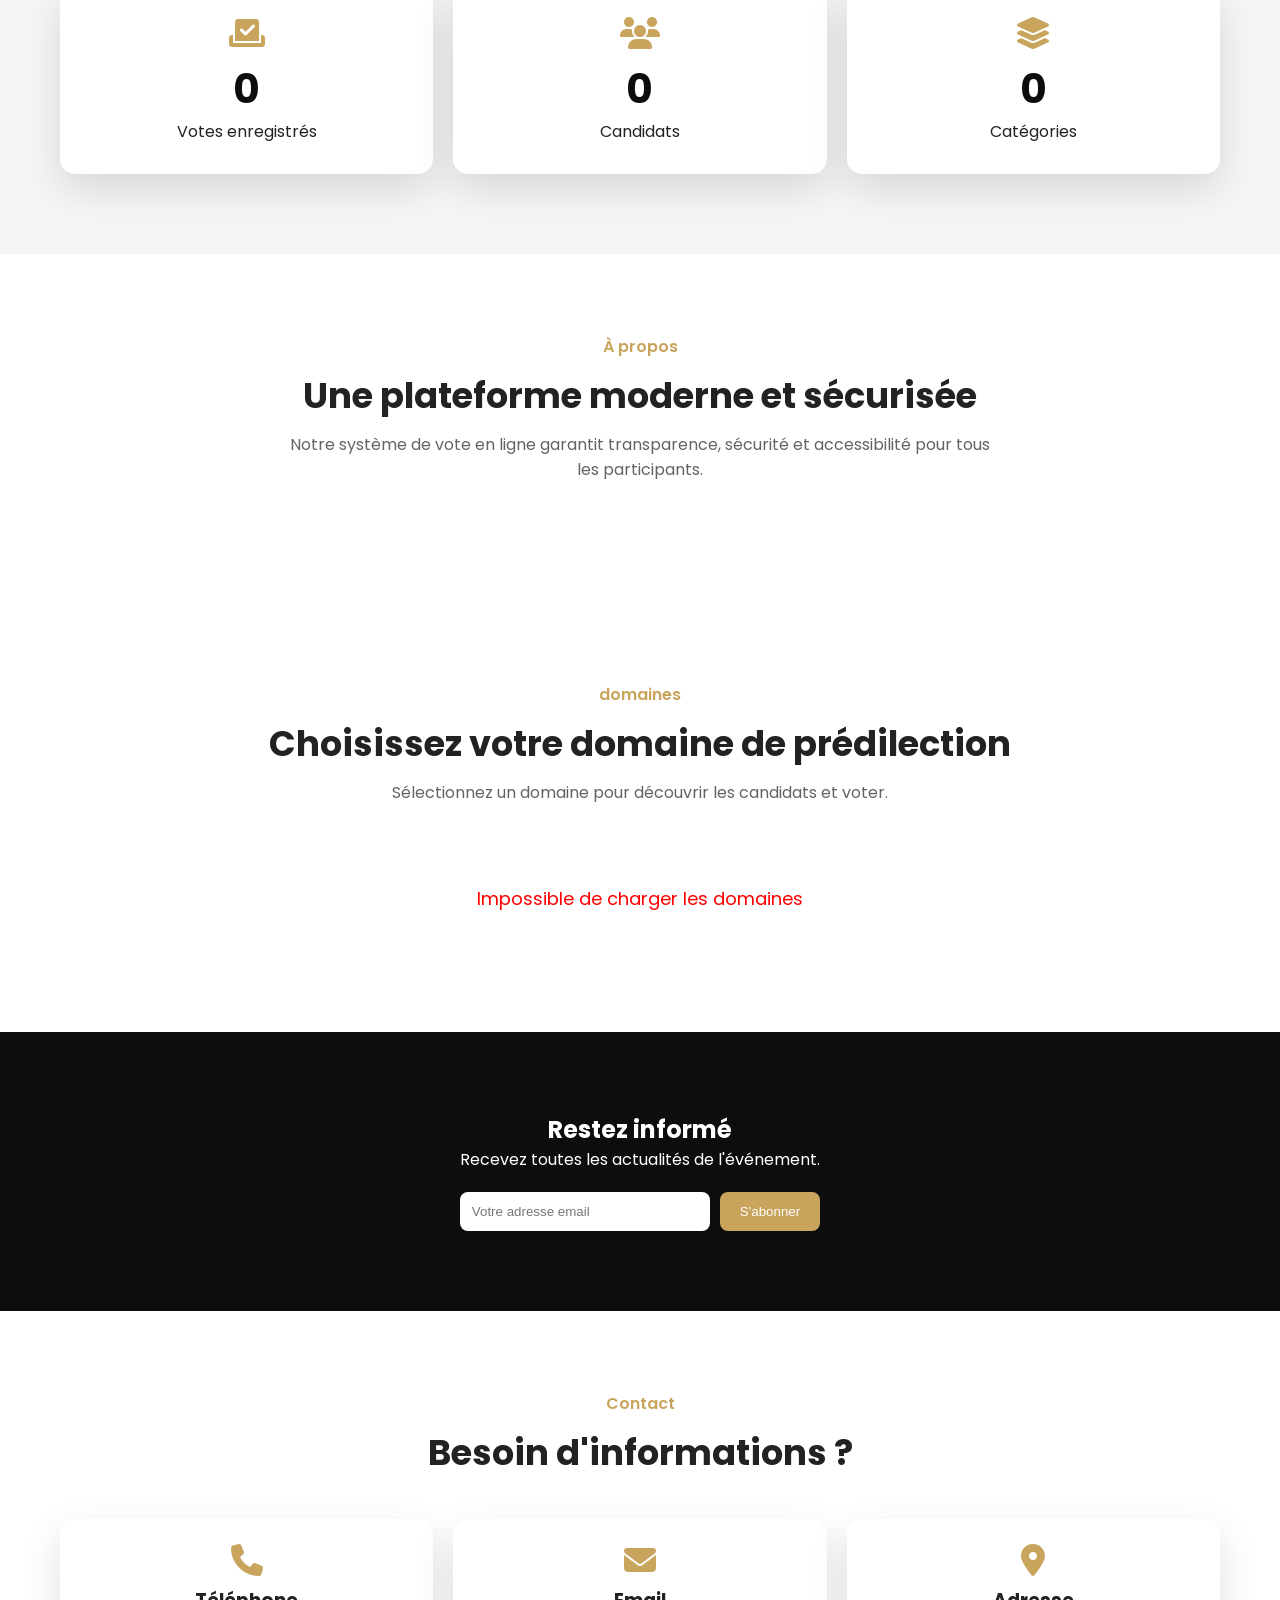
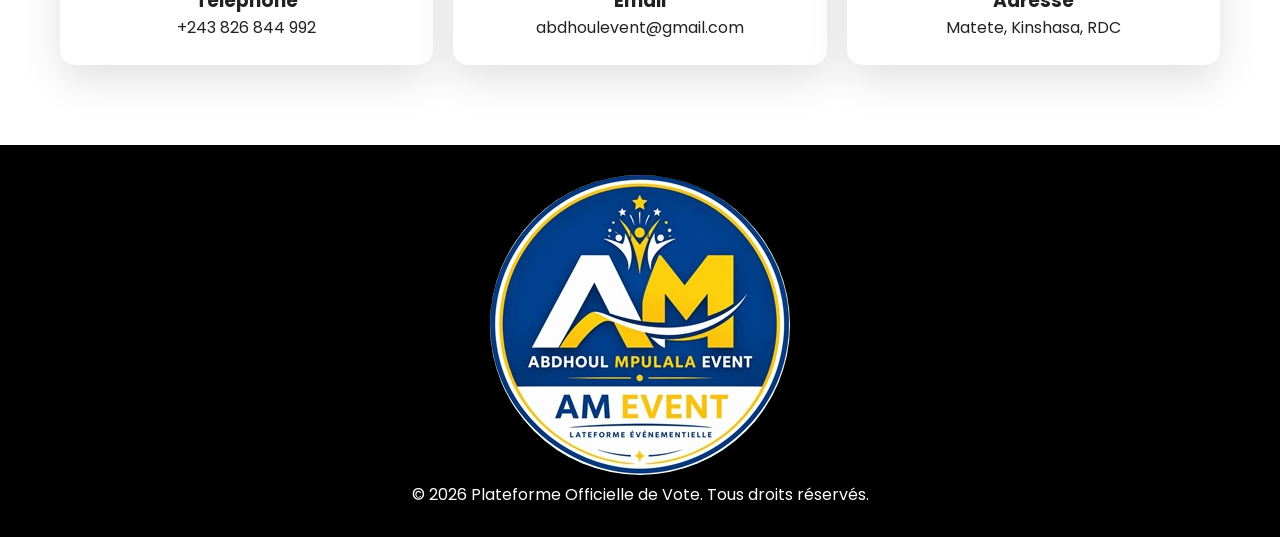
==== commit 041a4f30: "MàJ" ====
--- a/index.html
+++ b/index.html
@@ -51,7 +51,7 @@
 
         <!-- cercle animé -->
         <div class="logo-spinner">
-            <img src="images/logo.jpg" alt="Logo">
+            <img src="images/logo.jpg" alt="Logo" loading="lazy">
         </div>
 
         <h2>Plateforme de vote sécurisé</h2>
@@ -77,7 +77,7 @@
                     class="logo">
 
                     <img src="images/logo.jpg"
-                        alt="Logo">
+                        alt="Logo" loading="lazy">
 
                 </a>
 
@@ -160,6 +160,10 @@
                 Plateforme de vote sécurisée
             </span>
 
+            <h1>
+                Une nouvelle génération de vote en ligne
+            </h1>
+
             <p class="intro-description">
                 CONGO AWARDS TROPHÉE INTERNATIONAL 
 Powered by ABDHOUL MPULALA EVENT
@@ -178,31 +182,12 @@
 
             </div>
 
-            <!-- MINI STATS -->
-            <div class="intro-stats">
-
-                <div class="intro-stat">
-                    <h3>100%</h3>
-                    <p>Sécurisé</p>
-                </div>
-
-                <div class="intro-stat">
-                    <h3>Temps réel</h3>
-                    <p>Résultats</p>
-                </div>
-
-                <div class="intro-stat">
-                    <h3>Anti-bot</h3>
-                    <p>Protection</p>
-                </div>
-
-            </div>
 
         </div>
 
         <div class="intro-visual" data-aos="fade-left">
 
-            <img src="images/event.jpg" alt="Vote illustration">
+            <img src="images/event.jpg" alt="Vote illustration" loading="lazy">
 
         </div>
 
@@ -451,7 +436,7 @@
                     data-aos="fade-up">
 
                     <img src="images/candidates/candidate1.jpg"
-                        alt="Candidat">
+                        alt="Candidat" loading="lazy">
 
                     <div class="candidate-info">
 
@@ -476,7 +461,7 @@
                     data-aos-delay="200">
 
                     <img src="images/candidates/candidate2.jpg"
-                        alt="Candidat">
+                        alt="Candidat" loading="lazy">
 
                     <div class="candidate-info">
 
@@ -501,7 +486,7 @@
                     data-aos-delay="400">
 
                     <img src="images/candidates/candidate3.jpg"
-                        alt="Candidat">
+                        alt="Candidat" loading="lazy">
 
                     <div class="candidate-info">
 
@@ -638,7 +623,7 @@
             <div class="footer-content">
 
                 <img src="images/logo.jpg"
-                    alt="Logo" class="logo-footer">
+                    alt="Logo" class="logo-footer" loading="lazy">
 
                 <p>
                     © 2026 Plateforme Officielle de Vote.
@@ -660,4 +645,4 @@
 
 </body>
 
-</html>
+</html>
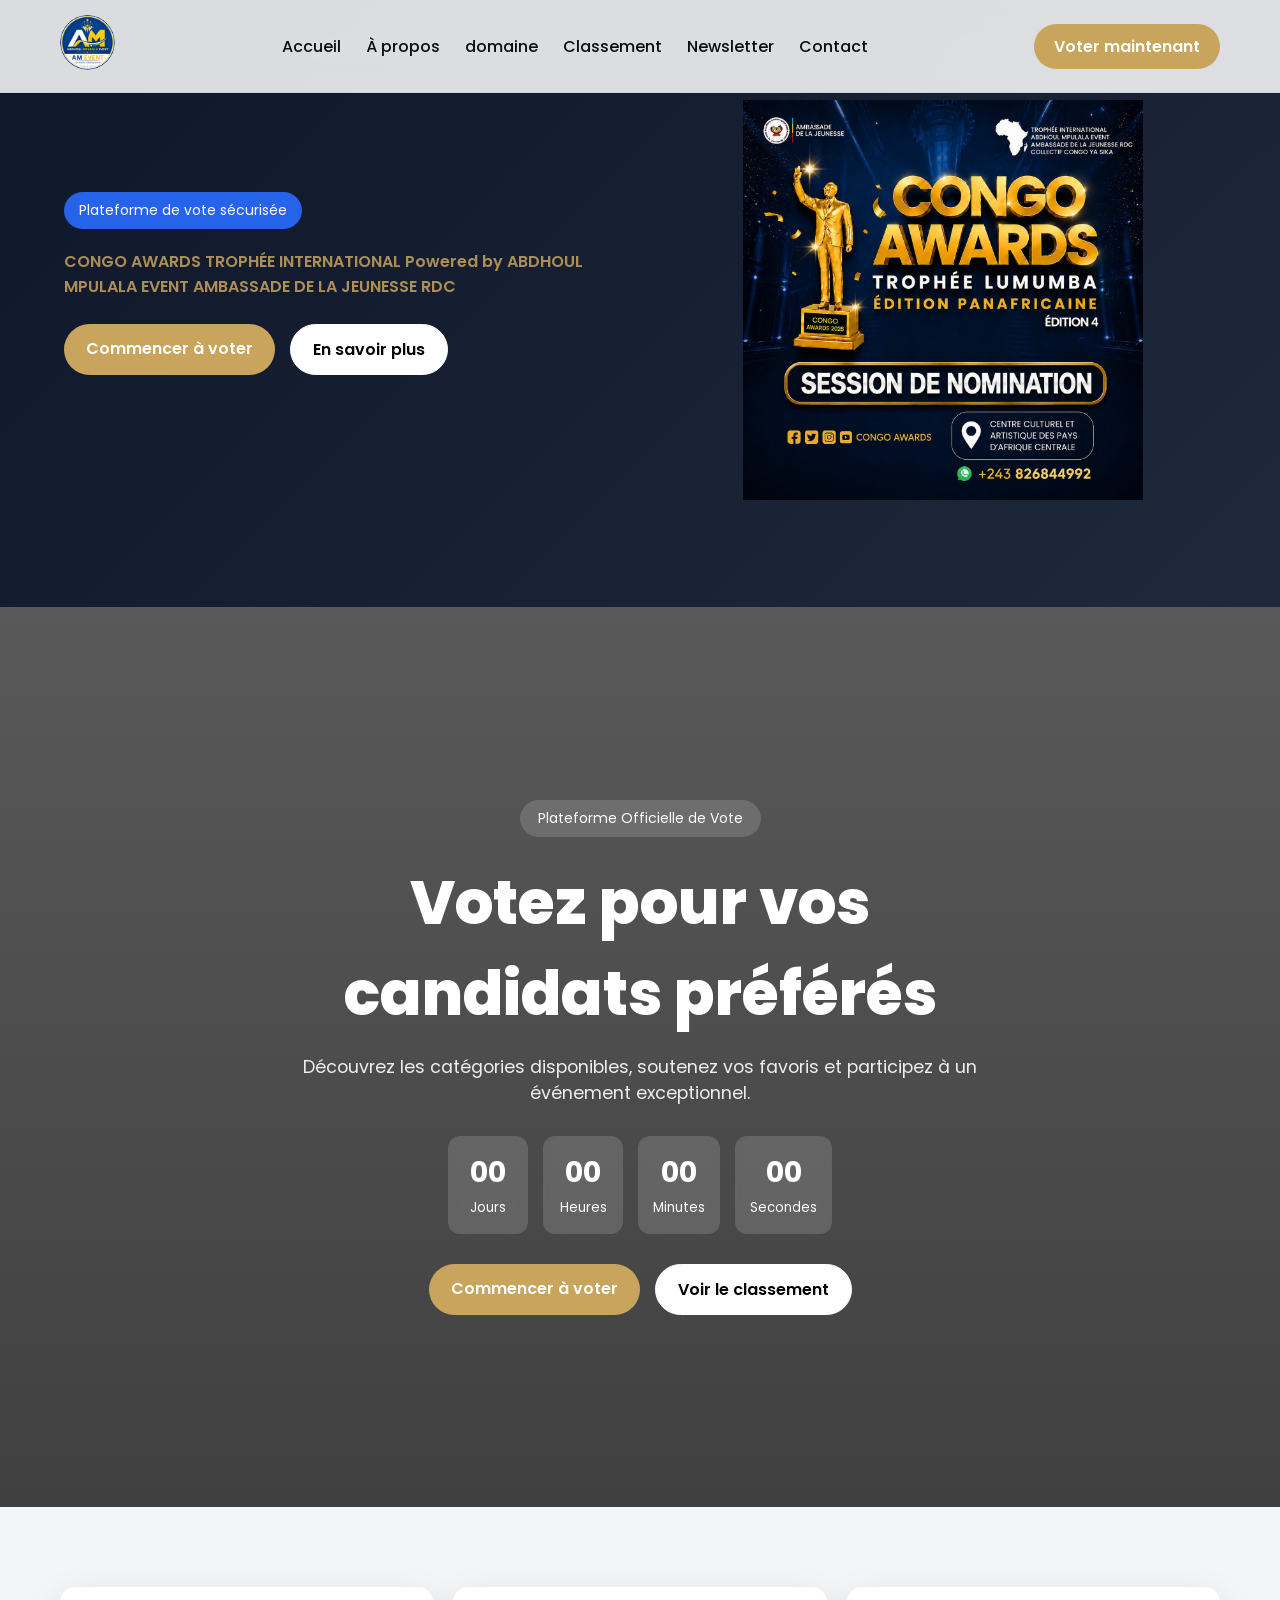
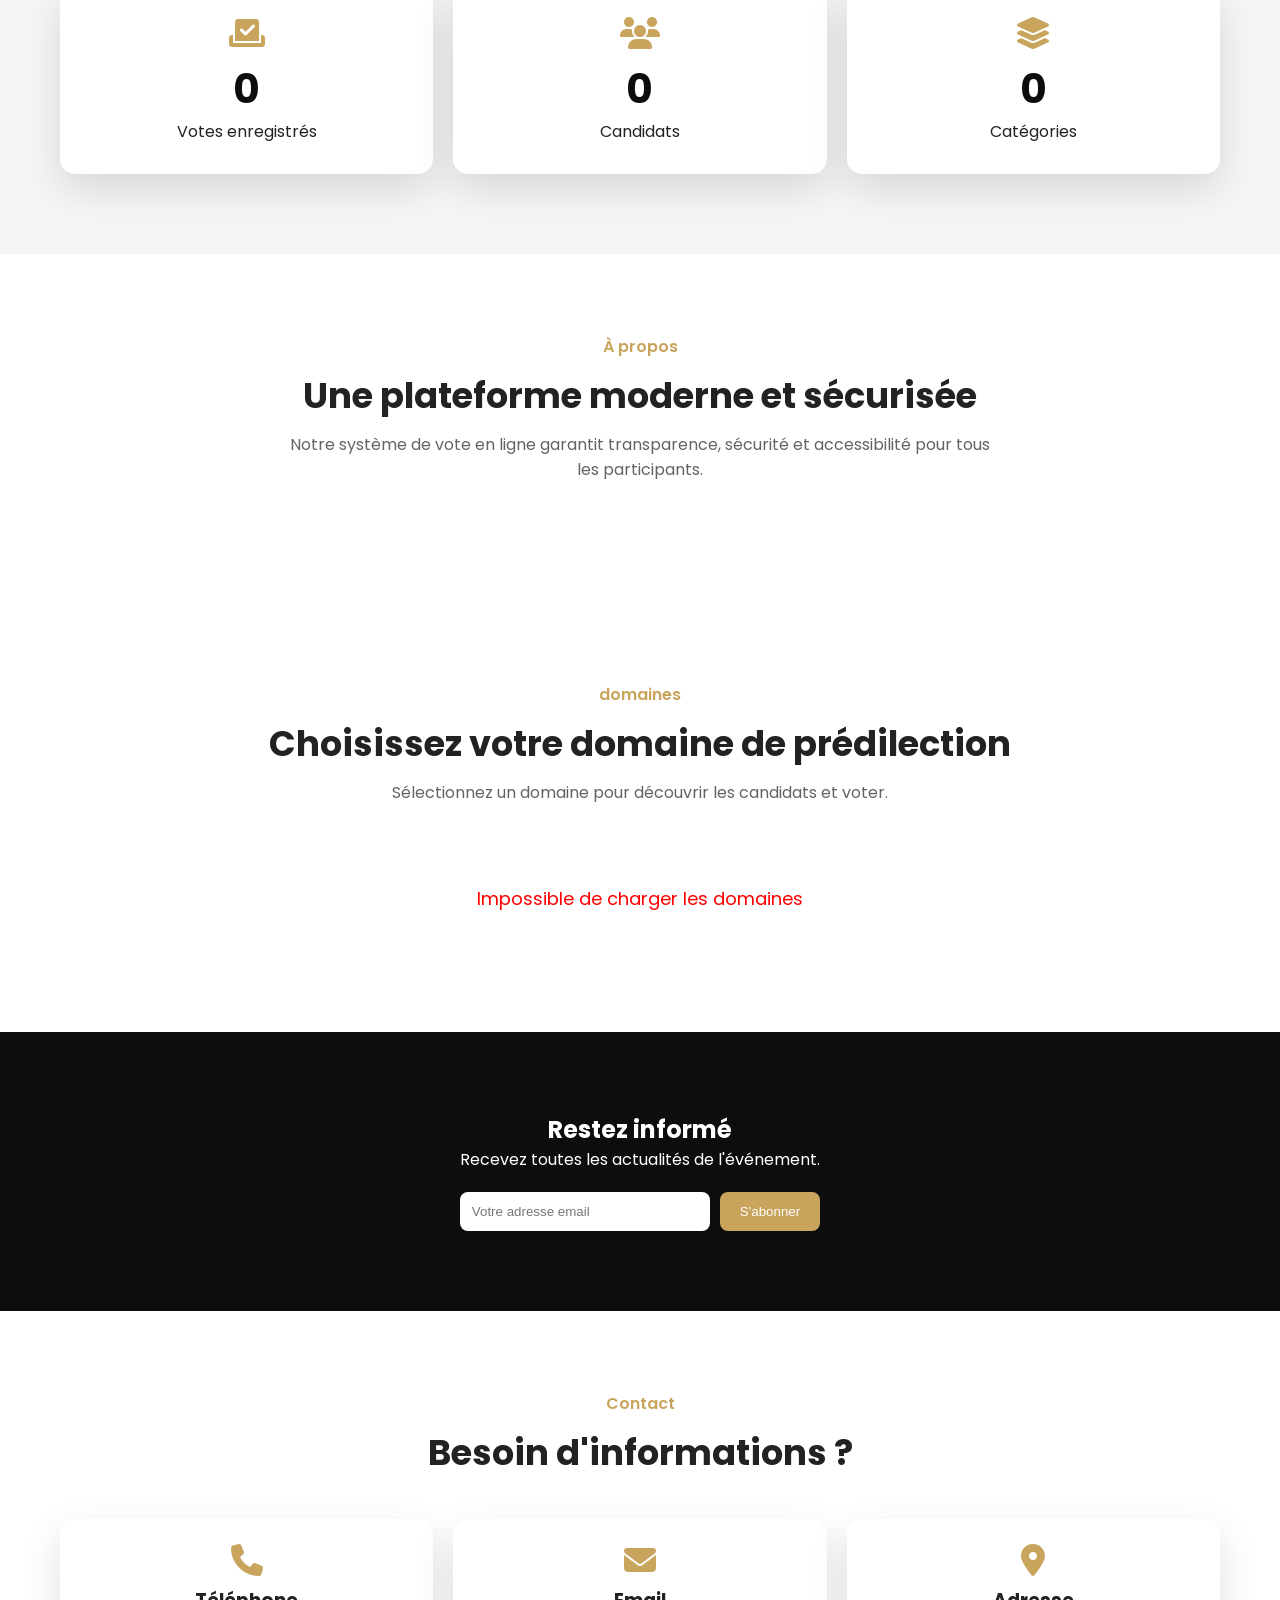
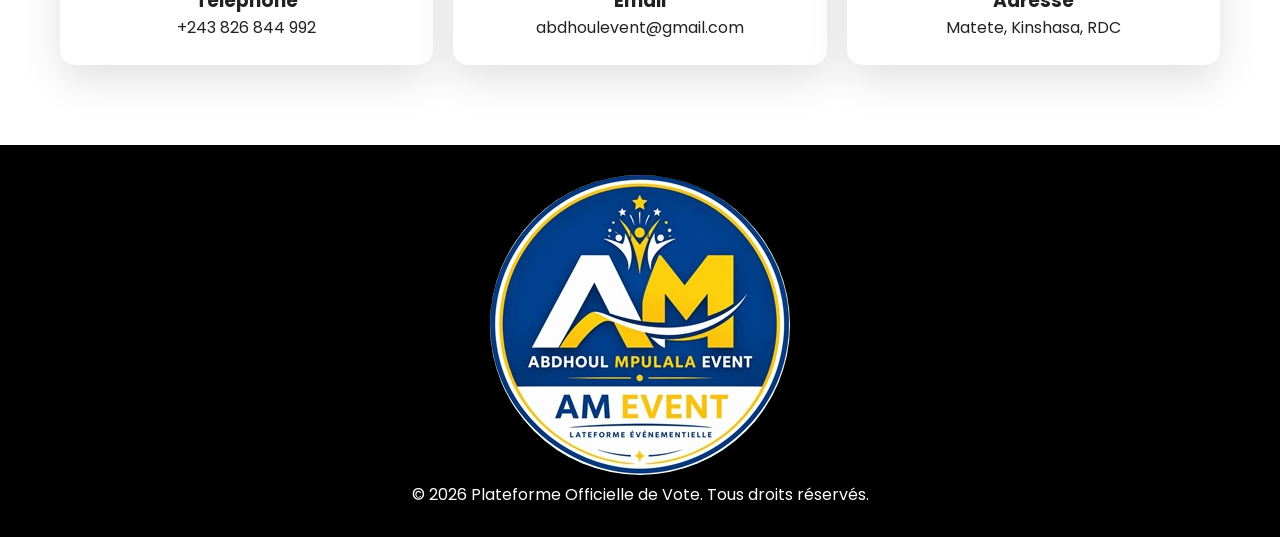
==== commit 2630c273: "MàJ" ====
--- a/index.html
+++ b/index.html
@@ -160,10 +160,6 @@
                 Plateforme de vote sécurisée
             </span>
 
-            <h1>
-                Une nouvelle génération de vote en ligne
-            </h1>
-
             <p class="intro-description">
                 CONGO AWARDS TROPHÉE INTERNATIONAL 
 Powered by ABDHOUL MPULALA EVENT
@@ -645,4 +641,4 @@
 
 </body>
 
-</html>+</html>
